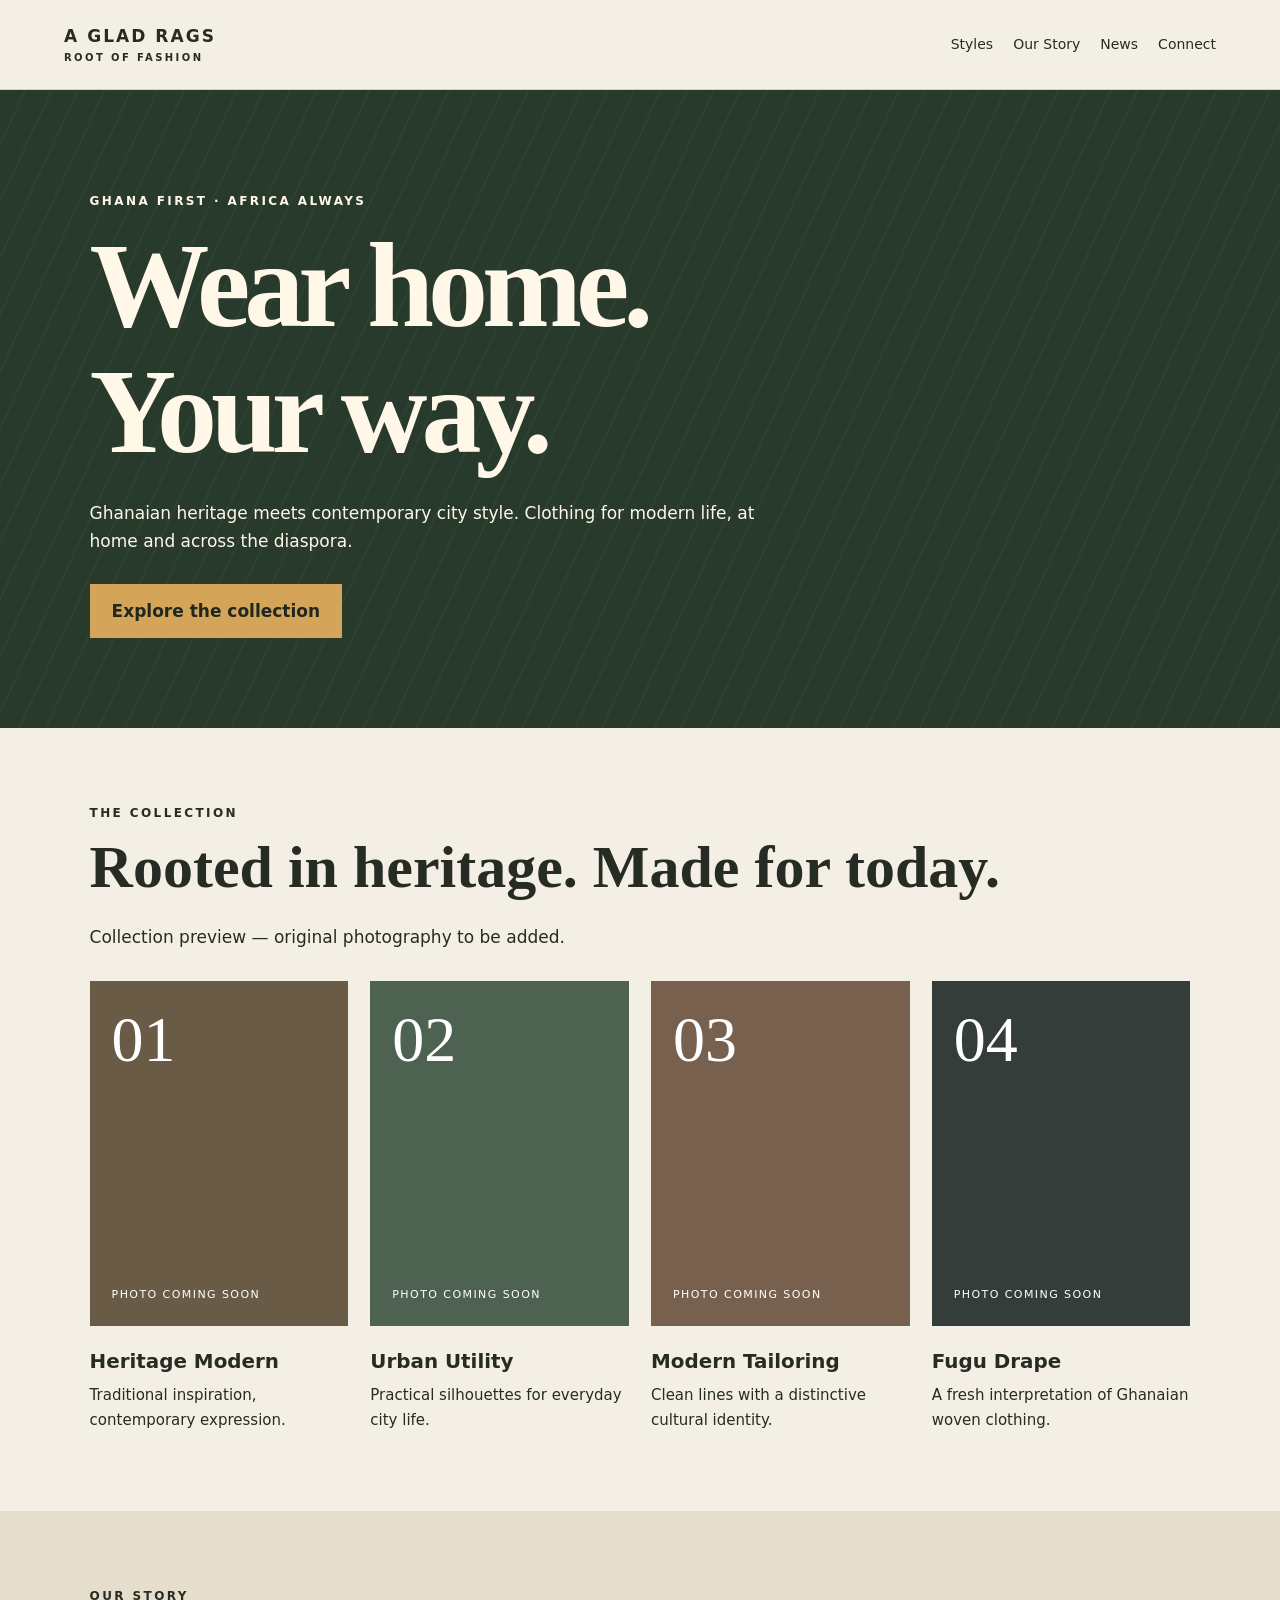
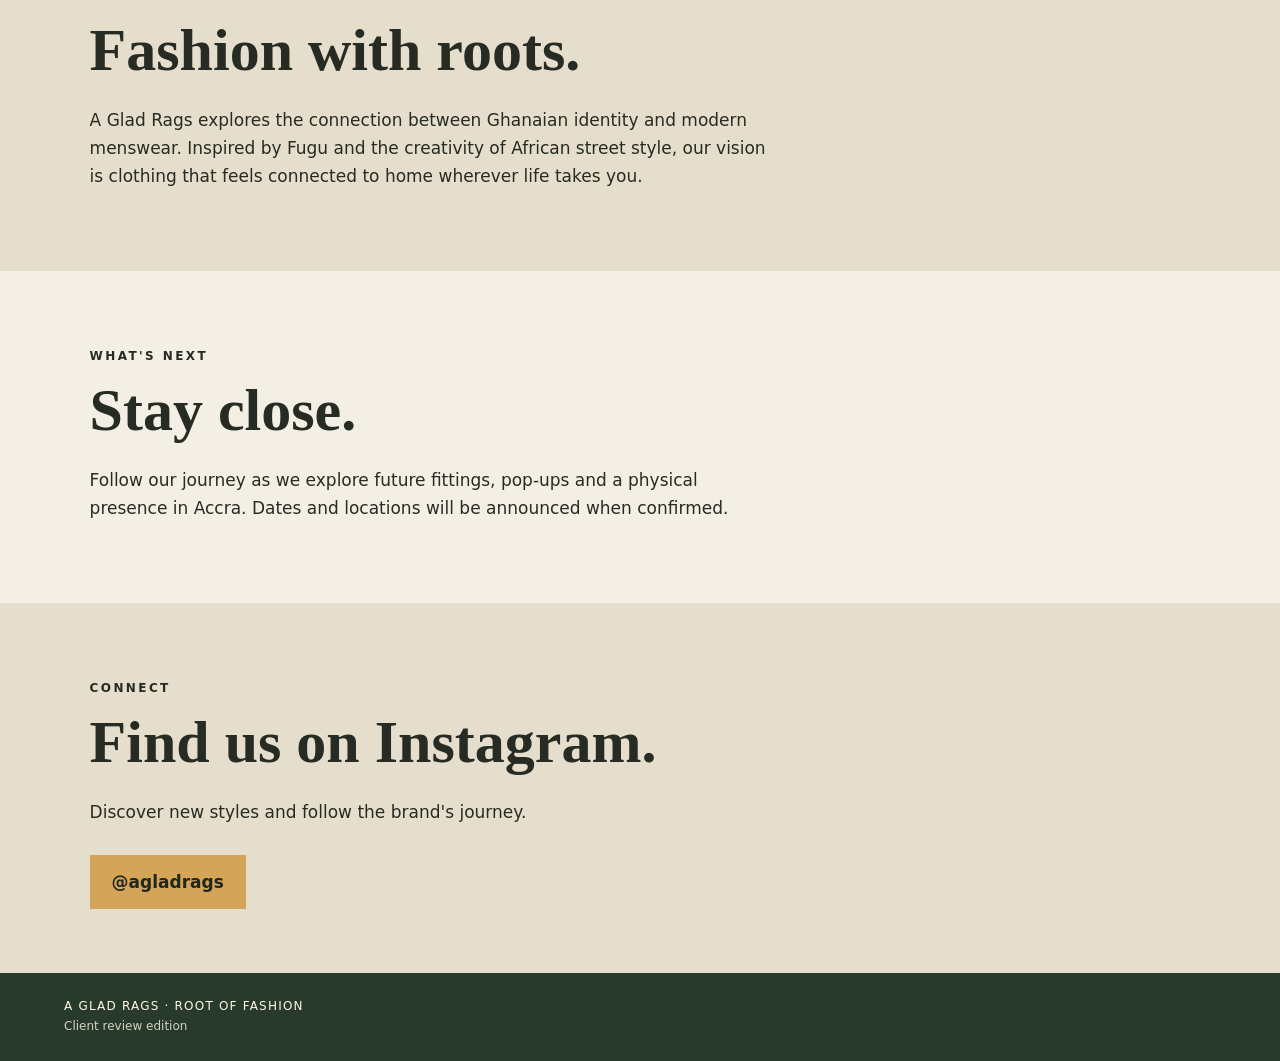
==== agr/index.html @ 7ababb60 "Add AGR client preview agr/index.html" ====
<!doctype html>
<html lang="en"><head><meta charset="utf-8"><meta name="viewport" content="width=device-width,initial-scale=1"><meta name="description" content="A Glad Rags — contemporary Ghanaian menswear, Fugu-inspired design and African streetwear."><meta name="robots" content="noindex"><title>A Glad Rags | Root of Fashion</title><link rel="stylesheet" href="./styles.css"></head><body><header><a class="brand" href="#home">A GLAD RAGS <small>ROOT OF FASHION</small></a><nav aria-label="Main navigation"><a href="#styles">Styles</a><a href="#story">Our Story</a><a href="#news">News</a><a href="#connect">Connect</a></nav></header><main id="home"><section class="hero"><p class="eyebrow">GHANA FIRST · AFRICA ALWAYS</p><h1>Wear home.<br>Your way.</h1><p>Ghanaian heritage meets contemporary city style. Clothing for modern life, at home and across the diaspora.</p><a class="cta" href="#styles">Explore the collection</a></section><section id="styles"><p class="eyebrow">THE COLLECTION</p><h2>Rooted in heritage. Made for today.</h2><p>Collection preview — original photography to be added.</p><div class="gallery"><article><div class="placeholder p0" role="img" aria-label="Photography pending"><span>01</span><small>PHOTO COMING SOON</small></div><h3>Heritage Modern</h3><p>Traditional inspiration, contemporary expression.</p></article><article><div class="placeholder p1" role="img" aria-label="Photography pending"><span>02</span><small>PHOTO COMING SOON</small></div><h3>Urban Utility</h3><p>Practical silhouettes for everyday city life.</p></article><article><div class="placeholder p2" role="img" aria-label="Photography pending"><span>03</span><small>PHOTO COMING SOON</small></div><h3>Modern Tailoring</h3><p>Clean lines with a distinctive cultural identity.</p></article><article><div class="placeholder p3" role="img" aria-label="Photography pending"><span>04</span><small>PHOTO COMING SOON</small></div><h3>Fugu Drape</h3><p>A fresh interpretation of Ghanaian woven clothing.</p></article></div></section><section id="story"><p class="eyebrow">OUR STORY</p><h2>Fashion with roots.</h2><p>A Glad Rags explores the connection between Ghanaian identity and modern menswear. Inspired by Fugu and the creativity of African street style, our vision is clothing that feels connected to home wherever life takes you.</p></section><section id="news"><p class="eyebrow">WHAT'S NEXT</p><h2>Stay close.</h2><p>Follow our journey as we explore future fittings, pop-ups and a physical presence in Accra. Dates and locations will be announced when confirmed.</p></section><section id="connect"><p class="eyebrow">CONNECT</p><h2>Find us on Instagram.</h2><p>Discover new styles and follow the brand's journey.</p><a class="cta" href="https://www.instagram.com/agladrags/">@agladrags</a></section></main><footer>A GLAD RAGS · ROOT OF FASHION <span>Client review edition</span></footer></body></html>
---- agr/styles.css ----
*{box-sizing:border-box}html{scroll-behavior:smooth}body{margin:0;background:#f4efe5;color:#262b23;font:17px/1.65 system-ui,sans-serif}header{display:flex;justify-content:space-between;align-items:center;gap:24px;flex-wrap:wrap;padding:22px max(5vw,20px);border-bottom:1px solid #d9d0bd}.brand{font-weight:850;letter-spacing:.12em;text-decoration:none;color:inherit}.brand small{display:block;font-size:10px;letter-spacing:.24em}nav{display:flex;gap:20px;flex-wrap:wrap}nav a{color:inherit;text-decoration:none;font-size:14px}a:focus-visible{outline:3px solid #b77b37;outline-offset:4px}section{padding:64px max(7vw,24px);scroll-margin-top:20px}.hero{background:#283a2c;color:#fff7e7;padding-top:90px;padding-bottom:90px;background-image:repeating-linear-gradient(115deg,transparent 0 22px,#ffffff08 22px 24px)}h1,h2{font-family:Georgia,serif;line-height:1.05;margin:12px 0 24px}h1{font-size:clamp(56px,10vw,120px);letter-spacing:-.05em}h2{font-size:clamp(32px,5vw,60px)}p{max-width:680px}.eyebrow{font-size:12px;font-weight:800;letter-spacing:.2em}.cta{display:inline-block;padding:13px 22px;background:#d4a459;color:#20271f;text-decoration:none;font-weight:750;margin-top:12px}.gallery{display:grid;grid-template-columns:repeat(auto-fit,minmax(min(100%,220px),1fr));gap:22px;margin-top:30px}.placeholder{aspect-ratio:3/4;display:flex;flex-direction:column;justify-content:space-between;padding:22px;color:#fff;background:#695b46}.placeholder span{font:64px Georgia,serif}.placeholder small{font-size:11px;letter-spacing:.13em}.p1{background:#4d6251}.p2{background:#78604e}.p3{background:#343d39}h3{margin-bottom:4px}article p{font-size:15px;margin-top:0}#story,#connect{background:#e6decc}footer{padding:24px max(5vw,20px);background:#283a2c;color:#fff7e7;font-size:12px;letter-spacing:.1em}footer span{display:block;letter-spacing:0;opacity:.8}@media(max-width:600px){nav{gap:14px}section{padding-top:45px;padding-bottom:45px}}
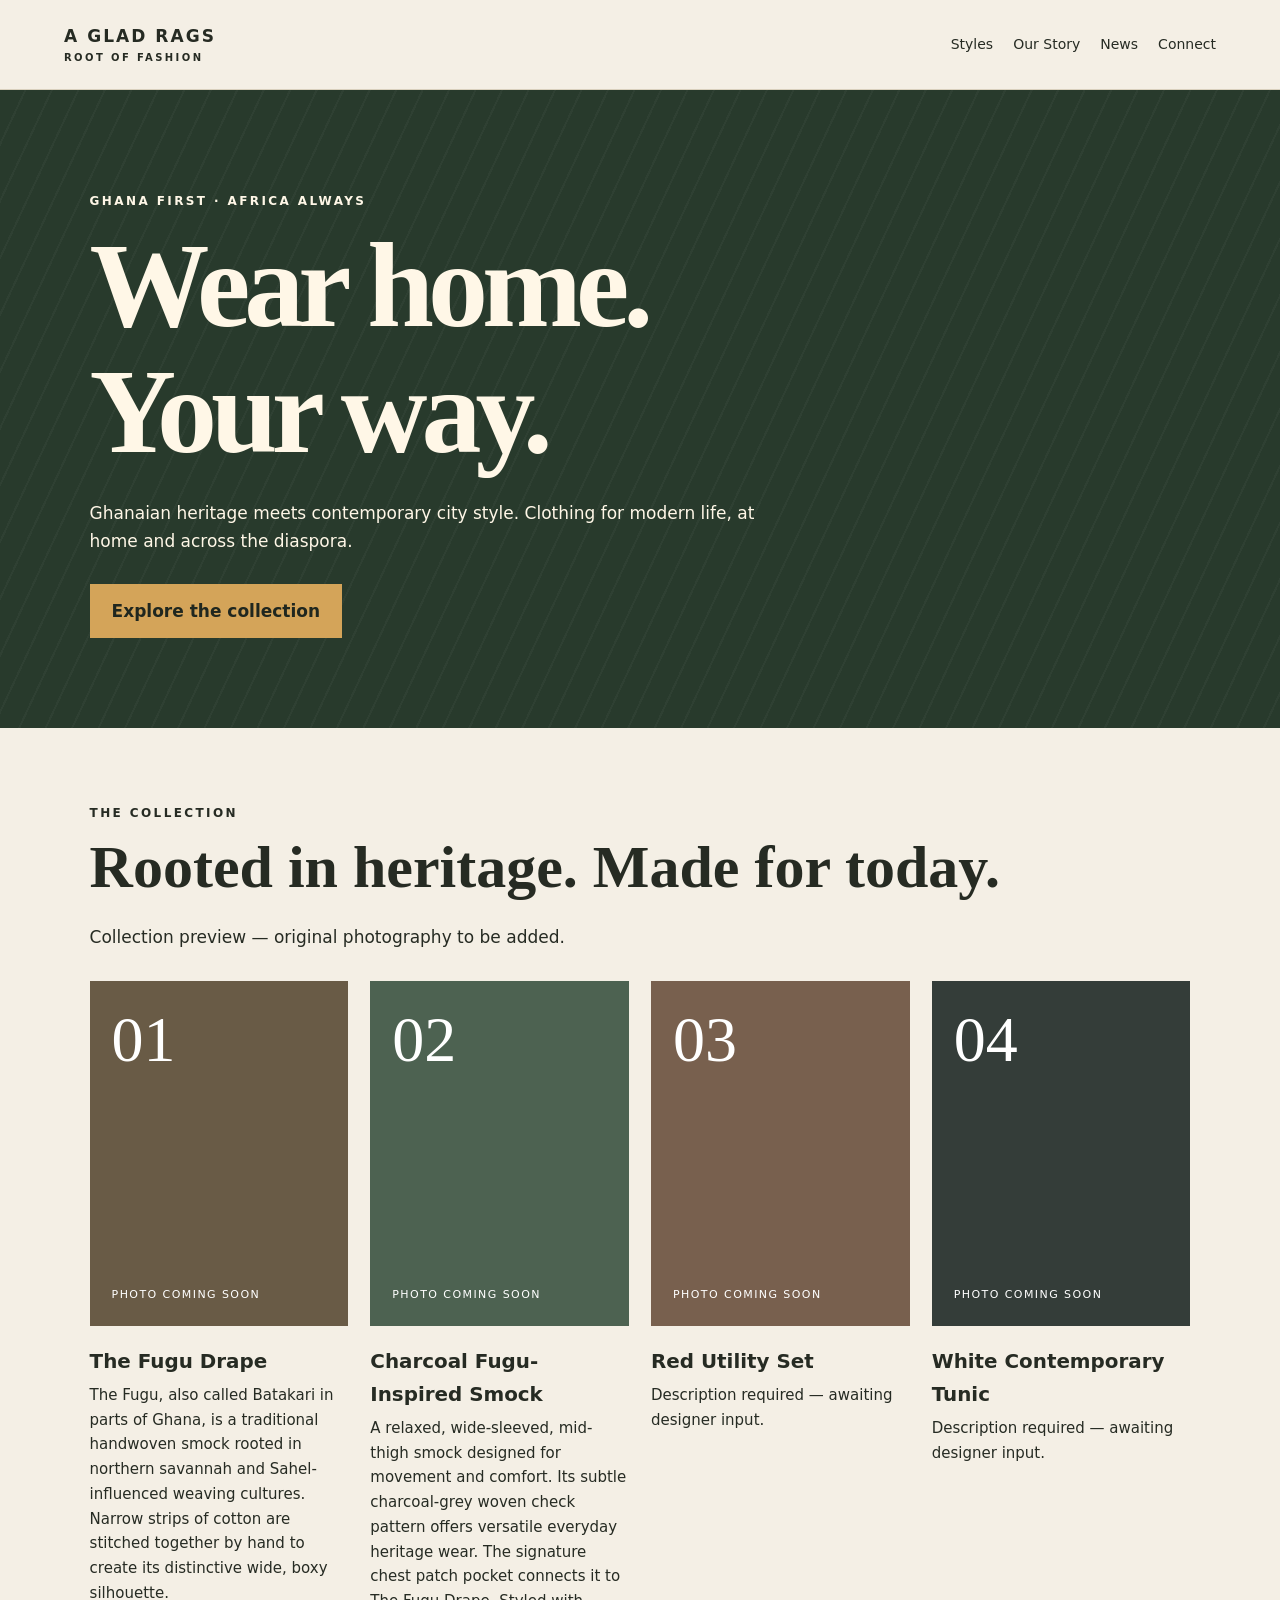
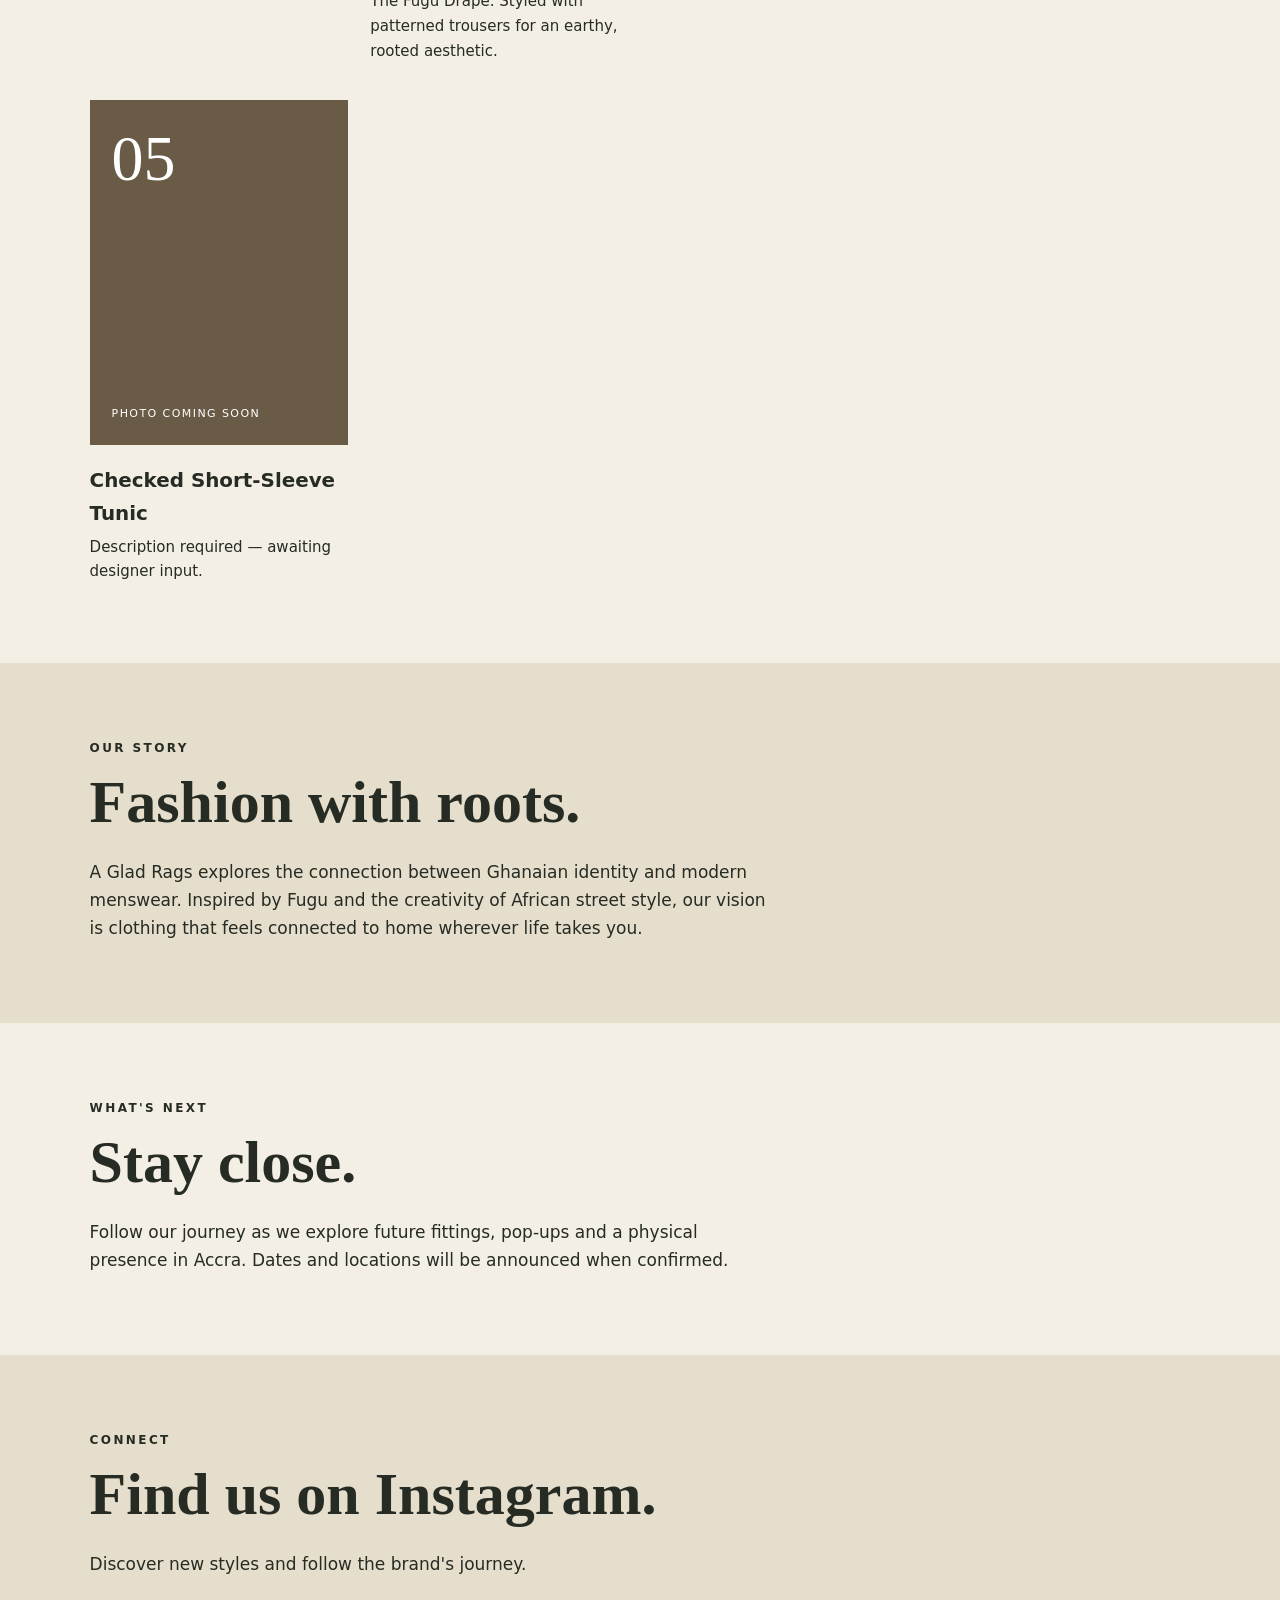
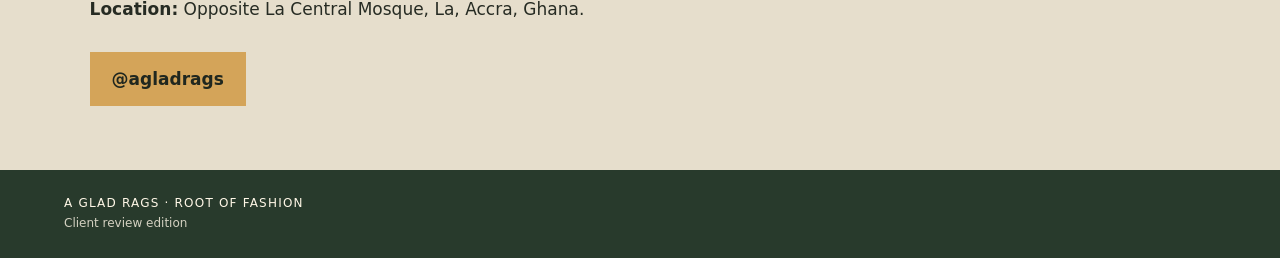
==== commit c73648d0: "Add designer descriptions and confirmed AGR location" ====
--- a/agr/index.html
+++ b/agr/index.html
@@ -1,2 +1,2 @@
 <!doctype html>
-<html lang="en"><head><meta charset="utf-8"><meta name="viewport" content="width=device-width,initial-scale=1"><meta name="description" content="A Glad Rags — contemporary Ghanaian menswear, Fugu-inspired design and African streetwear."><meta name="robots" content="noindex"><title>A Glad Rags | Root of Fashion</title><link rel="stylesheet" href="./styles.css"></head><body><header><a class="brand" href="#home">A GLAD RAGS <small>ROOT OF FASHION</small></a><nav aria-label="Main navigation"><a href="#styles">Styles</a><a href="#story">Our Story</a><a href="#news">News</a><a href="#connect">Connect</a></nav></header><main id="home"><section class="hero"><p class="eyebrow">GHANA FIRST · AFRICA ALWAYS</p><h1>Wear home.<br>Your way.</h1><p>Ghanaian heritage meets contemporary city style. Clothing for modern life, at home and across the diaspora.</p><a class="cta" href="#styles">Explore the collection</a></section><section id="styles"><p class="eyebrow">THE COLLECTION</p><h2>Rooted in heritage. Made for today.</h2><p>Collection preview — original photography to be added.</p><div class="gallery"><article><div class="placeholder p0" role="img" aria-label="Photography pending"><span>01</span><small>PHOTO COMING SOON</small></div><h3>Heritage Modern</h3><p>Traditional inspiration, contemporary expression.</p></article><article><div class="placeholder p1" role="img" aria-label="Photography pending"><span>02</span><small>PHOTO COMING SOON</small></div><h3>Urban Utility</h3><p>Practical silhouettes for everyday city life.</p></article><article><div class="placeholder p2" role="img" aria-label="Photography pending"><span>03</span><small>PHOTO COMING SOON</small></div><h3>Modern Tailoring</h3><p>Clean lines with a distinctive cultural identity.</p></article><article><div class="placeholder p3" role="img" aria-label="Photography pending"><span>04</span><small>PHOTO COMING SOON</small></div><h3>Fugu Drape</h3><p>A fresh interpretation of Ghanaian woven clothing.</p></article></div></section><section id="story"><p class="eyebrow">OUR STORY</p><h2>Fashion with roots.</h2><p>A Glad Rags explores the connection between Ghanaian identity and modern menswear. Inspired by Fugu and the creativity of African street style, our vision is clothing that feels connected to home wherever life takes you.</p></section><section id="news"><p class="eyebrow">WHAT'S NEXT</p><h2>Stay close.</h2><p>Follow our journey as we explore future fittings, pop-ups and a physical presence in Accra. Dates and locations will be announced when confirmed.</p></section><section id="connect"><p class="eyebrow">CONNECT</p><h2>Find us on Instagram.</h2><p>Discover new styles and follow the brand's journey.</p><a class="cta" href="https://www.instagram.com/agladrags/">@agladrags</a></section></main><footer>A GLAD RAGS · ROOT OF FASHION <span>Client review edition</span></footer></body></html>+<html lang="en"><head><meta charset="utf-8"><meta name="viewport" content="width=device-width,initial-scale=1"><meta name="description" content="A Glad Rags — contemporary Ghanaian menswear, Fugu-inspired design and African streetwear."><meta name="robots" content="noindex"><title>A Glad Rags | Root of Fashion</title><link rel="stylesheet" href="./styles.css"></head><body><header><a class="brand" href="#home">A GLAD RAGS <small>ROOT OF FASHION</small></a><nav aria-label="Main navigation"><a href="#styles">Styles</a><a href="#story">Our Story</a><a href="#news">News</a><a href="#connect">Connect</a></nav></header><main id="home"><section class="hero"><p class="eyebrow">GHANA FIRST · AFRICA ALWAYS</p><h1>Wear home.<br>Your way.</h1><p>Ghanaian heritage meets contemporary city style. Clothing for modern life, at home and across the diaspora.</p><a class="cta" href="#styles">Explore the collection</a></section><section id="styles"><p class="eyebrow">THE COLLECTION</p><h2>Rooted in heritage. Made for today.</h2><p>Collection preview — original photography to be added.</p><div class="gallery"><article><div class="placeholder p0" role="img" aria-label="Photography pending"><span>01</span><small>PHOTO COMING SOON</small></div><h3>The Fugu Drape</h3><p>The Fugu, also called Batakari in parts of Ghana, is a traditional handwoven smock rooted in northern savannah and Sahel-influenced weaving cultures. Narrow strips of cotton are stitched together by hand to create its distinctive wide, boxy silhouette.</p></article><article><div class="placeholder p1" role="img" aria-label="Photography pending"><span>02</span><small>PHOTO COMING SOON</small></div><h3>Charcoal Fugu-Inspired Smock</h3><p>A relaxed, wide-sleeved, mid-thigh smock designed for movement and comfort. Its subtle charcoal-grey woven check pattern offers versatile everyday heritage wear. The signature chest patch pocket connects it to The Fugu Drape. Styled with patterned trousers for an earthy, rooted aesthetic.</p></article><article><div class="placeholder p2" role="img" aria-label="Photography pending"><span>03</span><small>PHOTO COMING SOON</small></div><h3>Red Utility Set</h3><p>Description required — awaiting designer input.</p></article><article><div class="placeholder p3" role="img" aria-label="Photography pending"><span>04</span><small>PHOTO COMING SOON</small></div><h3>White Contemporary Tunic</h3><p>Description required — awaiting designer input.</p></article><article><div class="placeholder p0" role="img" aria-label="Photography pending"><span>05</span><small>PHOTO COMING SOON</small></div><h3>Checked Short-Sleeve Tunic</h3><p>Description required — awaiting designer input.</p></article></div></section><section id="story"><p class="eyebrow">OUR STORY</p><h2>Fashion with roots.</h2><p>A Glad Rags explores the connection between Ghanaian identity and modern menswear. Inspired by Fugu and the creativity of African street style, our vision is clothing that feels connected to home wherever life takes you.</p></section><section id="news"><p class="eyebrow">WHAT'S NEXT</p><h2>Stay close.</h2><p>Follow our journey as we explore future fittings, pop-ups and a physical presence in Accra. Dates and locations will be announced when confirmed.</p></section><section id="connect"><p class="eyebrow">CONNECT</p><h2>Find us on Instagram.</h2><p>Discover new styles and follow the brand's journey.</p><p><strong>Location:</strong> Opposite La Central Mosque, La, Accra, Ghana.</p><a class="cta" href="https://www.instagram.com/agladrags/">@agladrags</a></section></main><footer>A GLAD RAGS · ROOT OF FASHION <span>Client review edition</span></footer></body></html>
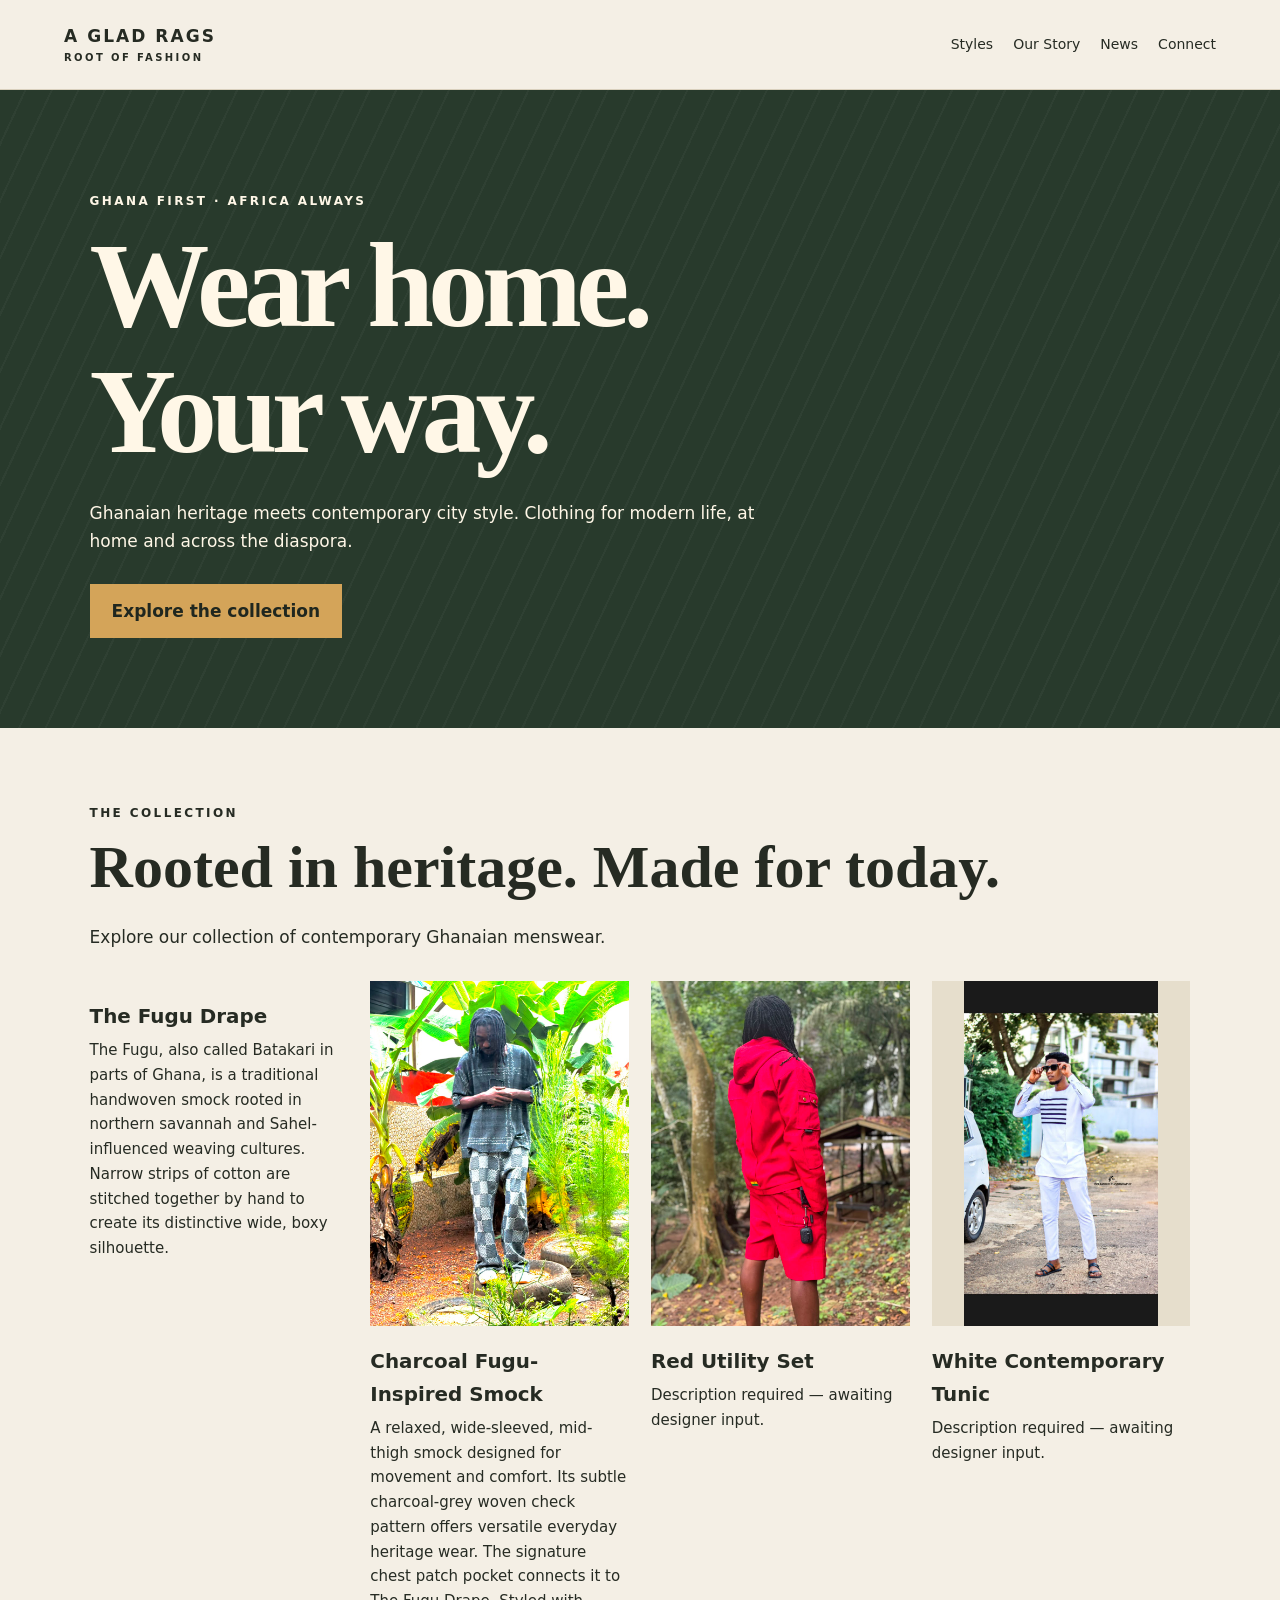
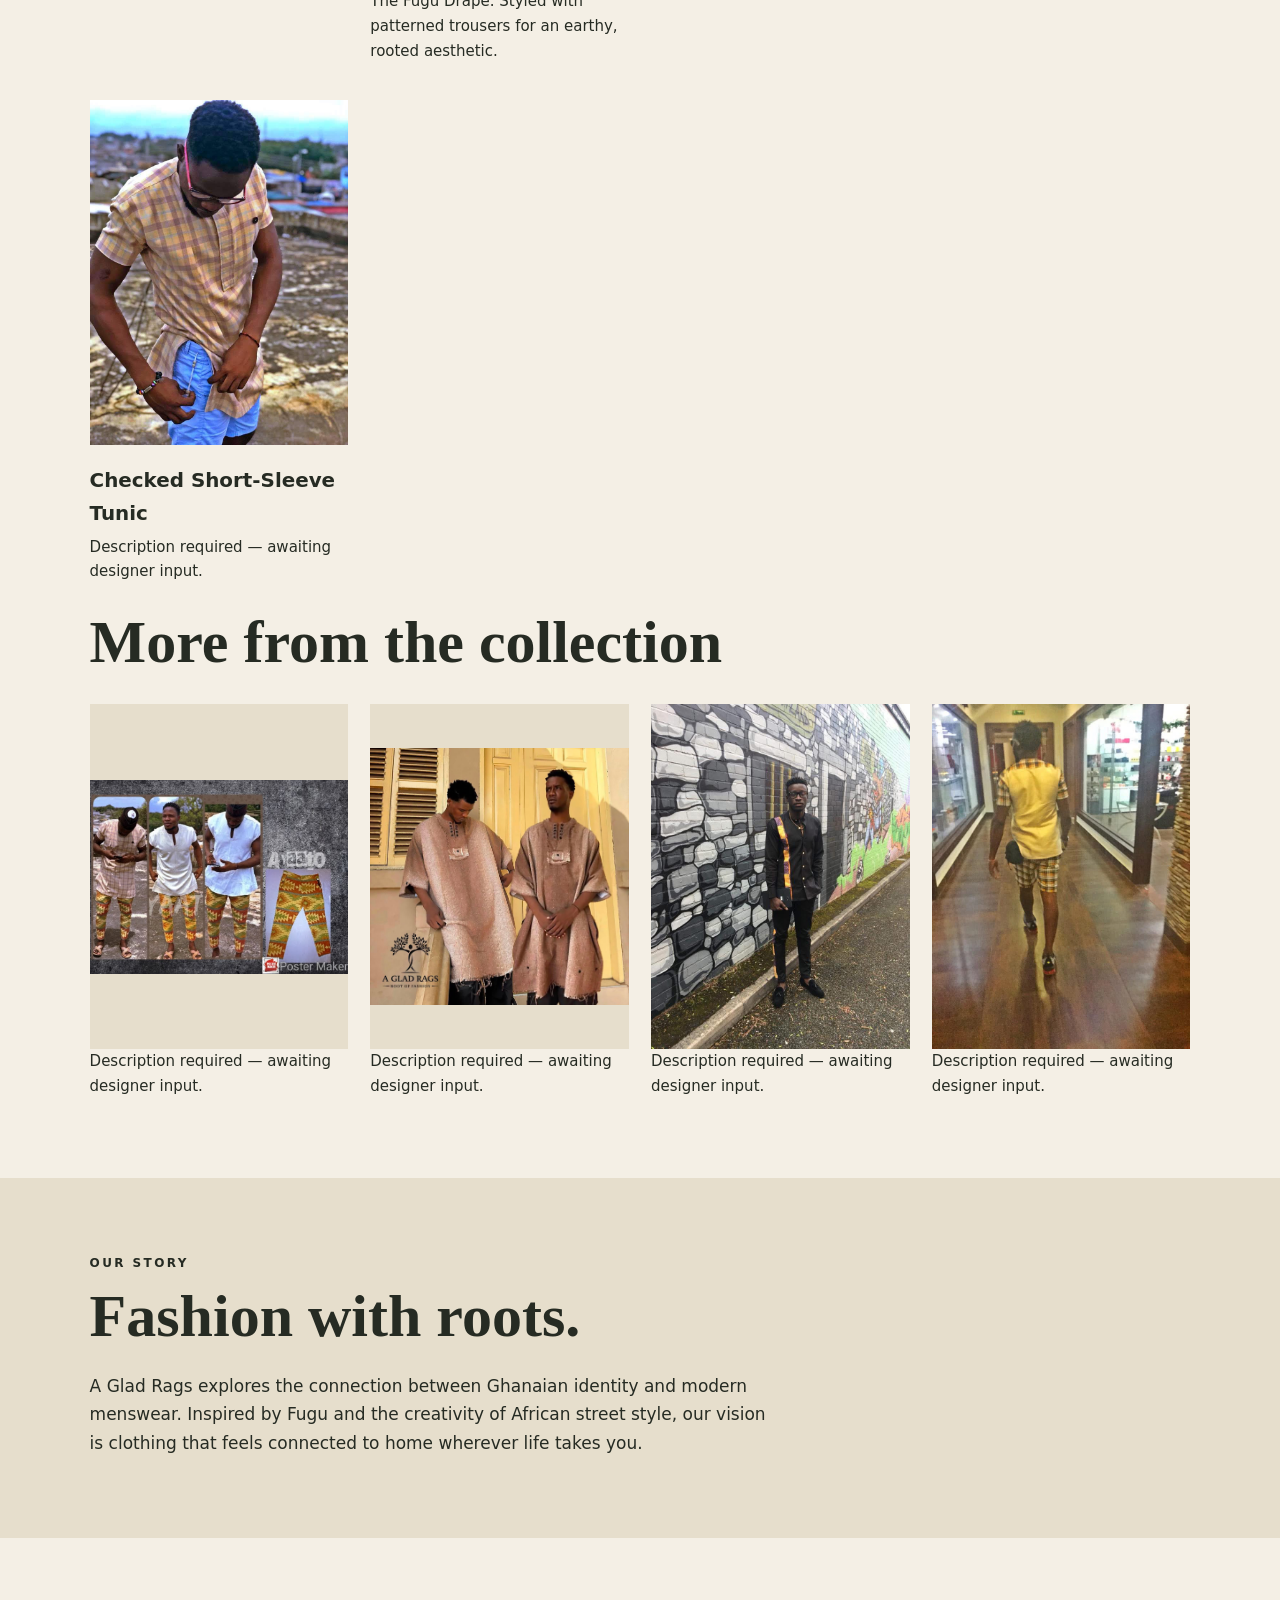
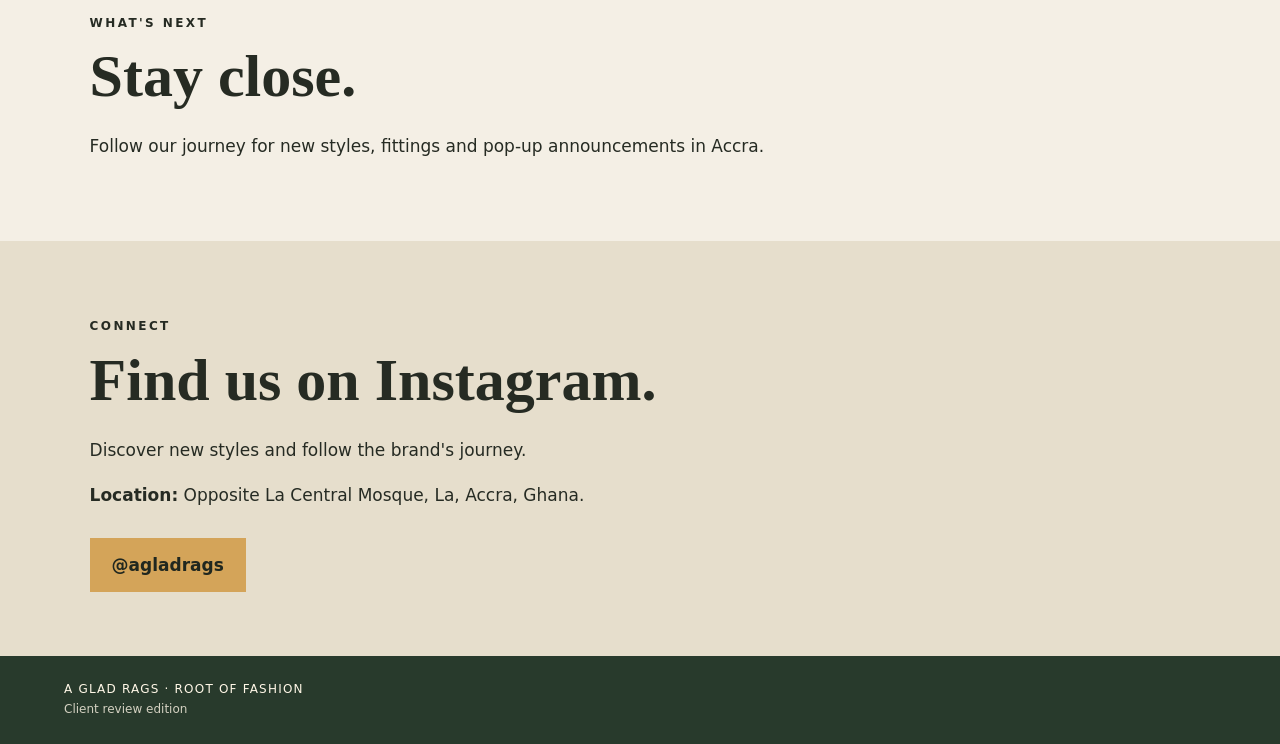
==== commit 9ac8260c: "Integrate eight AGR outfit photographs and refresh location copy" ====
--- a/agr/index.html
+++ b/agr/index.html
@@ -1,2 +1,2 @@
 <!doctype html>
-<html lang="en"><head><meta charset="utf-8"><meta name="viewport" content="width=device-width,initial-scale=1"><meta name="description" content="A Glad Rags — contemporary Ghanaian menswear, Fugu-inspired design and African streetwear."><meta name="robots" content="noindex"><title>A Glad Rags | Root of Fashion</title><link rel="stylesheet" href="./styles.css"></head><body><header><a class="brand" href="#home">A GLAD RAGS <small>ROOT OF FASHION</small></a><nav aria-label="Main navigation"><a href="#styles">Styles</a><a href="#story">Our Story</a><a href="#news">News</a><a href="#connect">Connect</a></nav></header><main id="home"><section class="hero"><p class="eyebrow">GHANA FIRST · AFRICA ALWAYS</p><h1>Wear home.<br>Your way.</h1><p>Ghanaian heritage meets contemporary city style. Clothing for modern life, at home and across the diaspora.</p><a class="cta" href="#styles">Explore the collection</a></section><section id="styles"><p class="eyebrow">THE COLLECTION</p><h2>Rooted in heritage. Made for today.</h2><p>Collection preview — original photography to be added.</p><div class="gallery"><article><div class="placeholder p0" role="img" aria-label="Photography pending"><span>01</span><small>PHOTO COMING SOON</small></div><h3>The Fugu Drape</h3><p>The Fugu, also called Batakari in parts of Ghana, is a traditional handwoven smock rooted in northern savannah and Sahel-influenced weaving cultures. Narrow strips of cotton are stitched together by hand to create its distinctive wide, boxy silhouette.</p></article><article><div class="placeholder p1" role="img" aria-label="Photography pending"><span>02</span><small>PHOTO COMING SOON</small></div><h3>Charcoal Fugu-Inspired Smock</h3><p>A relaxed, wide-sleeved, mid-thigh smock designed for movement and comfort. Its subtle charcoal-grey woven check pattern offers versatile everyday heritage wear. The signature chest patch pocket connects it to The Fugu Drape. Styled with patterned trousers for an earthy, rooted aesthetic.</p></article><article><div class="placeholder p2" role="img" aria-label="Photography pending"><span>03</span><small>PHOTO COMING SOON</small></div><h3>Red Utility Set</h3><p>Description required — awaiting designer input.</p></article><article><div class="placeholder p3" role="img" aria-label="Photography pending"><span>04</span><small>PHOTO COMING SOON</small></div><h3>White Contemporary Tunic</h3><p>Description required — awaiting designer input.</p></article><article><div class="placeholder p0" role="img" aria-label="Photography pending"><span>05</span><small>PHOTO COMING SOON</small></div><h3>Checked Short-Sleeve Tunic</h3><p>Description required — awaiting designer input.</p></article></div></section><section id="story"><p class="eyebrow">OUR STORY</p><h2>Fashion with roots.</h2><p>A Glad Rags explores the connection between Ghanaian identity and modern menswear. Inspired by Fugu and the creativity of African street style, our vision is clothing that feels connected to home wherever life takes you.</p></section><section id="news"><p class="eyebrow">WHAT'S NEXT</p><h2>Stay close.</h2><p>Follow our journey as we explore future fittings, pop-ups and a physical presence in Accra. Dates and locations will be announced when confirmed.</p></section><section id="connect"><p class="eyebrow">CONNECT</p><h2>Find us on Instagram.</h2><p>Discover new styles and follow the brand's journey.</p><p><strong>Location:</strong> Opposite La Central Mosque, La, Accra, Ghana.</p><a class="cta" href="https://www.instagram.com/agladrags/">@agladrags</a></section></main><footer>A GLAD RAGS · ROOT OF FASHION <span>Client review edition</span></footer></body></html>+<html lang="en"><head><meta charset="utf-8"><meta name="viewport" content="width=device-width,initial-scale=1"><meta name="description" content="A Glad Rags — contemporary Ghanaian menswear, Fugu-inspired design and African streetwear."><meta name="robots" content="noindex"><title>A Glad Rags | Root of Fashion</title><link rel="stylesheet" href="./styles.css"><style>.outfit{display:block;width:100%;height:auto;aspect-ratio:3/4;object-fit:contain;background:#e6decc}.gallery{align-items:start}</style></head><body><header><a class="brand" href="#home">A GLAD RAGS <small>ROOT OF FASHION</small></a><nav aria-label="Main navigation"><a href="#styles">Styles</a><a href="#story">Our Story</a><a href="#news">News</a><a href="#connect">Connect</a></nav></header><main id="home"><section class="hero"><p class="eyebrow">GHANA FIRST · AFRICA ALWAYS</p><h1>Wear home.<br>Your way.</h1><p>Ghanaian heritage meets contemporary city style. Clothing for modern life, at home and across the diaspora.</p><a class="cta" href="#styles">Explore the collection</a></section><section id="styles"><p class="eyebrow">THE COLLECTION</p><h2>Rooted in heritage. Made for today.</h2><p>Explore our collection of contemporary Ghanaian menswear.</p><div class="gallery"><article><h3>The Fugu Drape</h3><p>The Fugu, also called Batakari in parts of Ghana, is a traditional handwoven smock rooted in northern savannah and Sahel-influenced weaving cultures. Narrow strips of cotton are stitched together by hand to create its distinctive wide, boxy silhouette.</p></article><article><img class="outfit" src="./IMG_1538.jpeg" alt="A Glad Rags collection outfit" loading="lazy"><h3>Charcoal Fugu-Inspired Smock</h3><p>A relaxed, wide-sleeved, mid-thigh smock designed for movement and comfort. Its subtle charcoal-grey woven check pattern offers versatile everyday heritage wear. The signature chest patch pocket connects it to The Fugu Drape. Styled with patterned trousers for an earthy, rooted aesthetic.</p></article><article><img class="outfit" src="./IMG_1537.jpeg" alt="A Glad Rags collection outfit" loading="lazy"><h3>Red Utility Set</h3><p>Description required — awaiting designer input.</p></article><article><img class="outfit" src="./IMG_1539.jpeg" alt="A Glad Rags collection outfit" loading="lazy"><h3>White Contemporary Tunic</h3><p>Description required — awaiting designer input.</p></article><article><img class="outfit" src="./IMG_1540.jpeg" alt="A Glad Rags collection outfit" loading="lazy"><h3>Checked Short-Sleeve Tunic</h3><p>Description required — awaiting designer input.</p></article></div><h2>More from the collection</h2><div class="gallery"><article><img class="outfit" src="./IMG_1541.jpeg" alt="A Glad Rags outfit" loading="lazy"><p>Description required — awaiting designer input.</p></article><article><img class="outfit" src="./IMG_1542.jpeg" alt="A Glad Rags outfit" loading="lazy"><p>Description required — awaiting designer input.</p></article><article><img class="outfit" src="./IMG_1543.jpeg" alt="A Glad Rags outfit" loading="lazy"><p>Description required — awaiting designer input.</p></article><article><img class="outfit" src="./IMG_1544.jpeg" alt="A Glad Rags outfit" loading="lazy"><p>Description required — awaiting designer input.</p></article></div></section><section id="story"><p class="eyebrow">OUR STORY</p><h2>Fashion with roots.</h2><p>A Glad Rags explores the connection between Ghanaian identity and modern menswear. Inspired by Fugu and the creativity of African street style, our vision is clothing that feels connected to home wherever life takes you.</p></section><section id="news"><p class="eyebrow">WHAT'S NEXT</p><h2>Stay close.</h2><p>Follow our journey for new styles, fittings and pop-up announcements in Accra.</p></section><section id="connect"><p class="eyebrow">CONNECT</p><h2>Find us on Instagram.</h2><p>Discover new styles and follow the brand's journey.</p><p><strong>Location:</strong> Opposite La Central Mosque, La, Accra, Ghana.</p><a class="cta" href="https://www.instagram.com/agladrags/">@agladrags</a></section></main><footer>A GLAD RAGS · ROOT OF FASHION <span>Client review edition</span></footer></body></html>
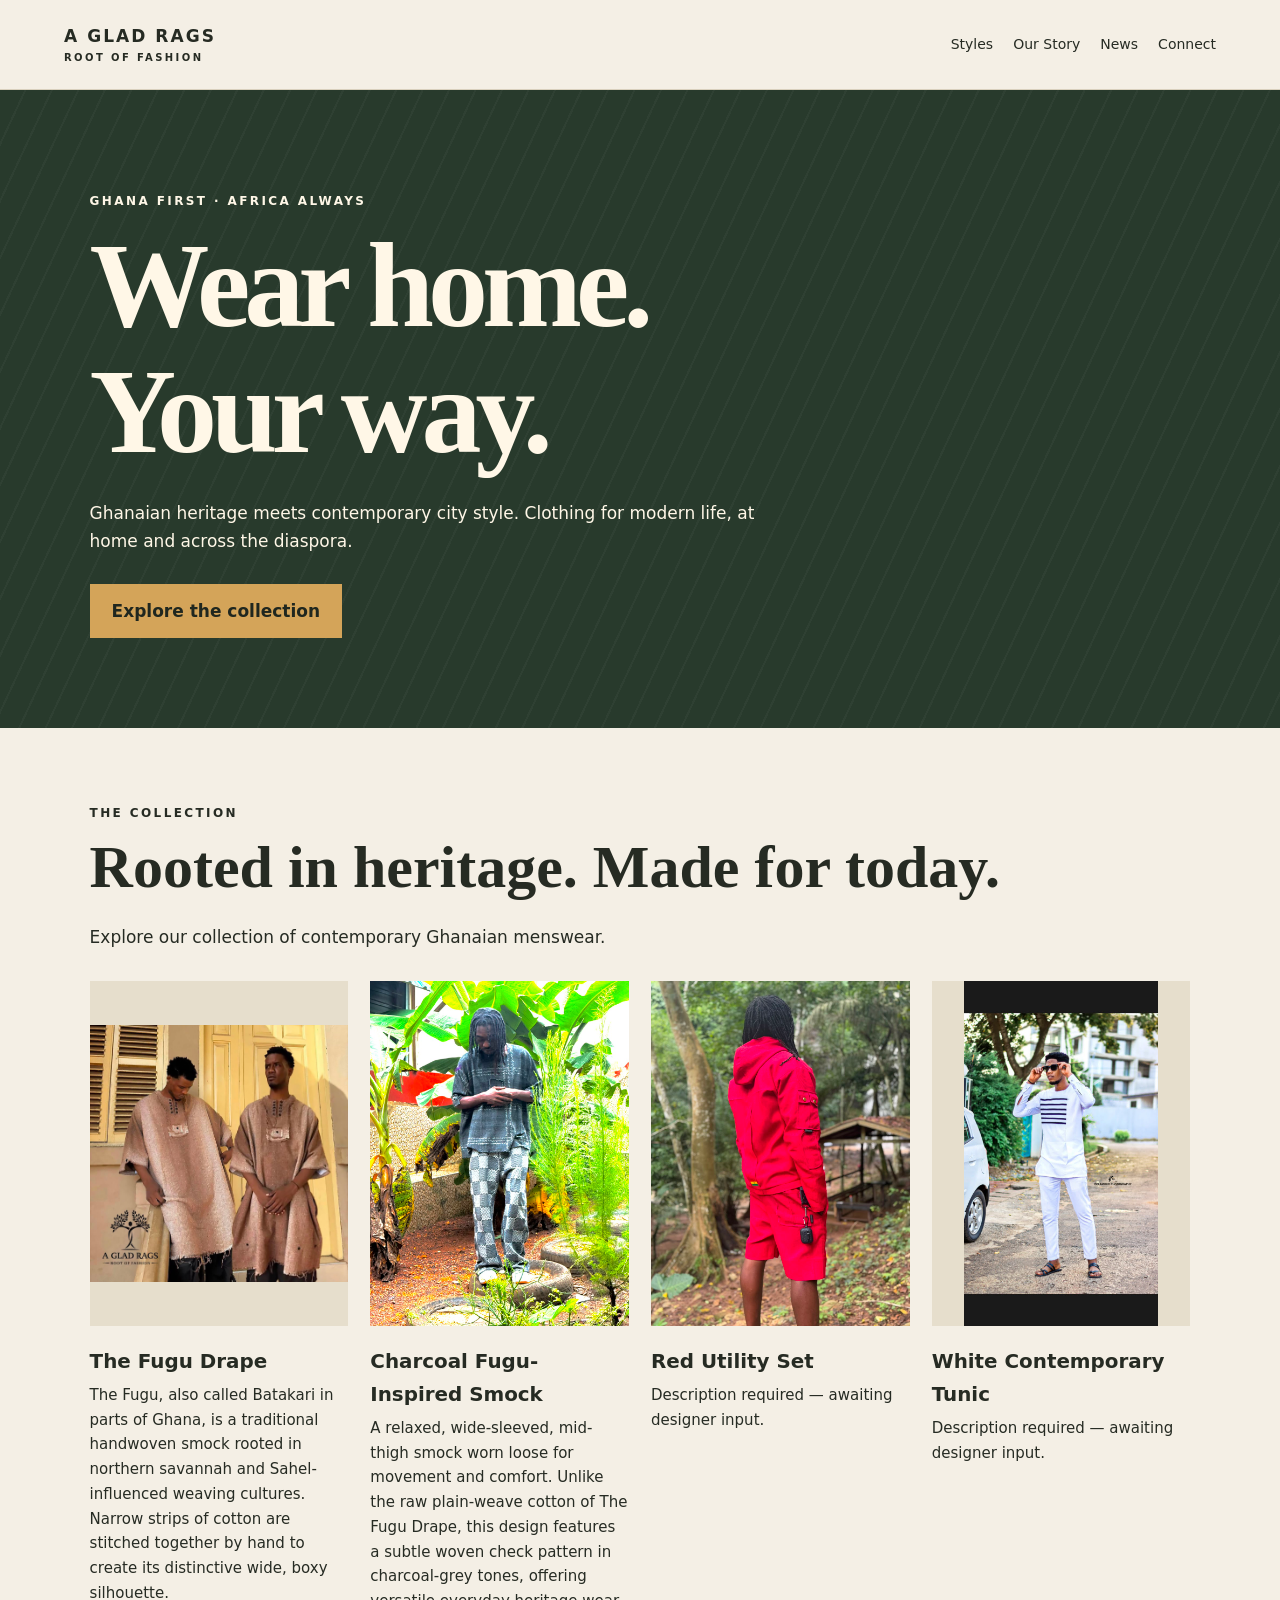
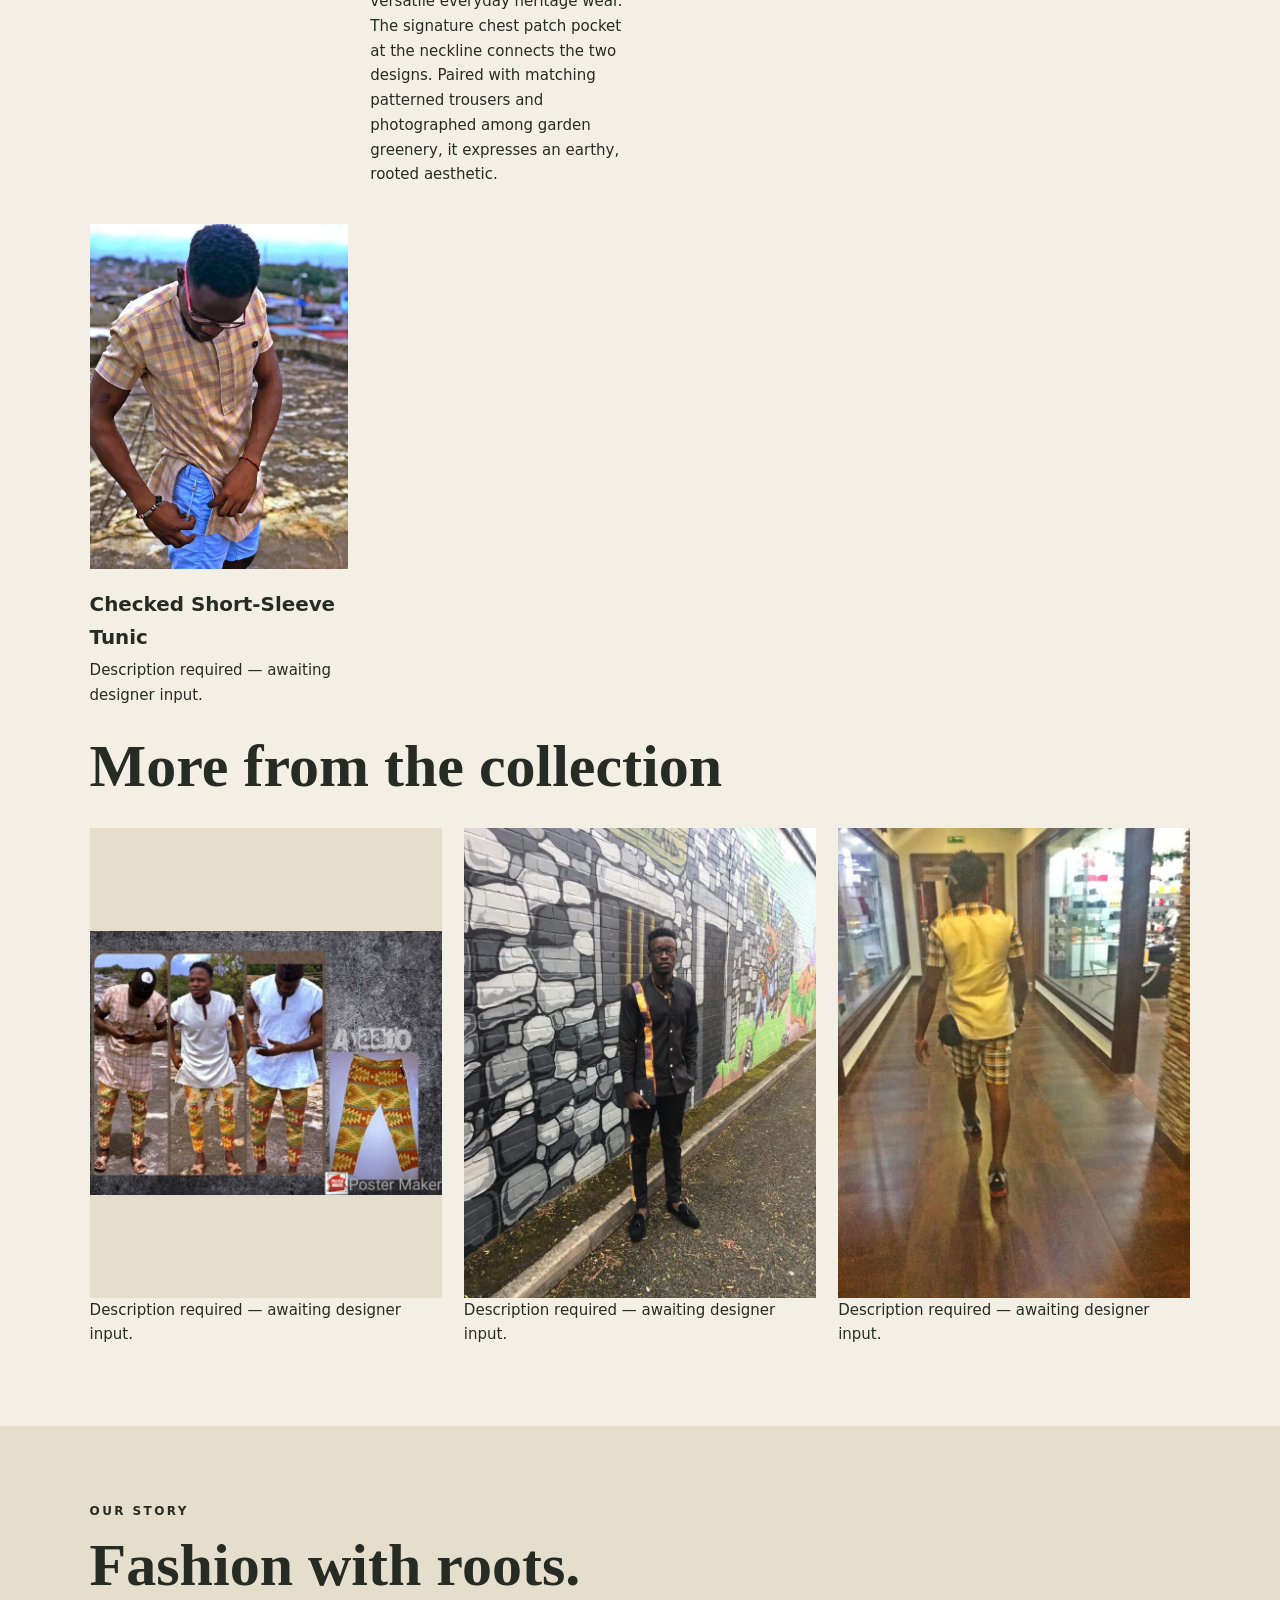
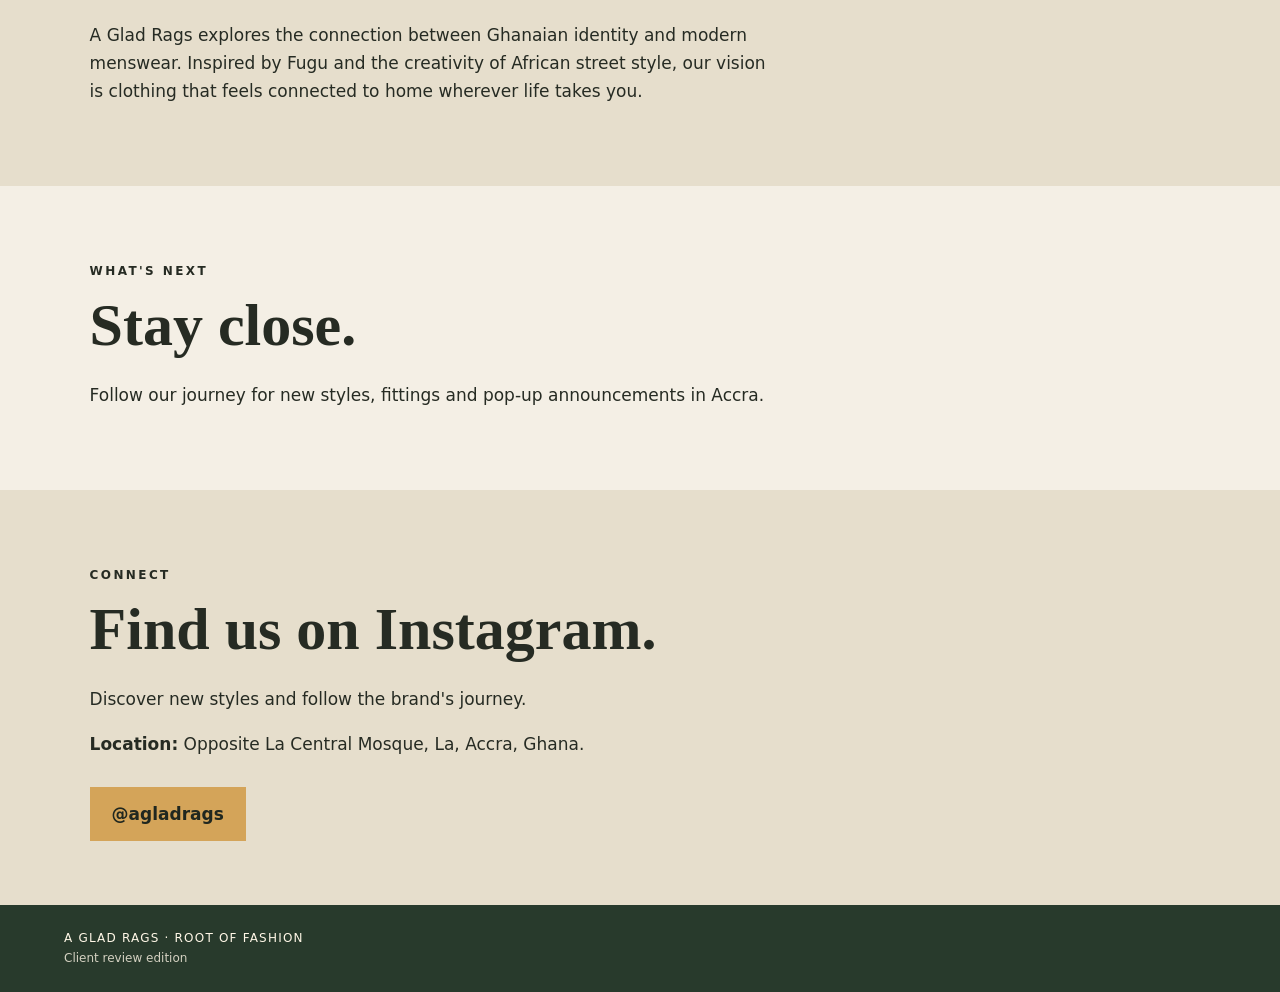
==== commit 15168238: "Correct Fugu Drape photo association and charcoal smock description" ====
--- a/agr/index.html
+++ b/agr/index.html
@@ -1,2 +1,2 @@
 <!doctype html>
-<html lang="en"><head><meta charset="utf-8"><meta name="viewport" content="width=device-width,initial-scale=1"><meta name="description" content="A Glad Rags — contemporary Ghanaian menswear, Fugu-inspired design and African streetwear."><meta name="robots" content="noindex"><title>A Glad Rags | Root of Fashion</title><link rel="stylesheet" href="./styles.css"><style>.outfit{display:block;width:100%;height:auto;aspect-ratio:3/4;object-fit:contain;background:#e6decc}.gallery{align-items:start}</style></head><body><header><a class="brand" href="#home">A GLAD RAGS <small>ROOT OF FASHION</small></a><nav aria-label="Main navigation"><a href="#styles">Styles</a><a href="#story">Our Story</a><a href="#news">News</a><a href="#connect">Connect</a></nav></header><main id="home"><section class="hero"><p class="eyebrow">GHANA FIRST · AFRICA ALWAYS</p><h1>Wear home.<br>Your way.</h1><p>Ghanaian heritage meets contemporary city style. Clothing for modern life, at home and across the diaspora.</p><a class="cta" href="#styles">Explore the collection</a></section><section id="styles"><p class="eyebrow">THE COLLECTION</p><h2>Rooted in heritage. Made for today.</h2><p>Explore our collection of contemporary Ghanaian menswear.</p><div class="gallery"><article><h3>The Fugu Drape</h3><p>The Fugu, also called Batakari in parts of Ghana, is a traditional handwoven smock rooted in northern savannah and Sahel-influenced weaving cultures. Narrow strips of cotton are stitched together by hand to create its distinctive wide, boxy silhouette.</p></article><article><img class="outfit" src="./IMG_1538.jpeg" alt="A Glad Rags collection outfit" loading="lazy"><h3>Charcoal Fugu-Inspired Smock</h3><p>A relaxed, wide-sleeved, mid-thigh smock designed for movement and comfort. Its subtle charcoal-grey woven check pattern offers versatile everyday heritage wear. The signature chest patch pocket connects it to The Fugu Drape. Styled with patterned trousers for an earthy, rooted aesthetic.</p></article><article><img class="outfit" src="./IMG_1537.jpeg" alt="A Glad Rags collection outfit" loading="lazy"><h3>Red Utility Set</h3><p>Description required — awaiting designer input.</p></article><article><img class="outfit" src="./IMG_1539.jpeg" alt="A Glad Rags collection outfit" loading="lazy"><h3>White Contemporary Tunic</h3><p>Description required — awaiting designer input.</p></article><article><img class="outfit" src="./IMG_1540.jpeg" alt="A Glad Rags collection outfit" loading="lazy"><h3>Checked Short-Sleeve Tunic</h3><p>Description required — awaiting designer input.</p></article></div><h2>More from the collection</h2><div class="gallery"><article><img class="outfit" src="./IMG_1541.jpeg" alt="A Glad Rags outfit" loading="lazy"><p>Description required — awaiting designer input.</p></article><article><img class="outfit" src="./IMG_1542.jpeg" alt="A Glad Rags outfit" loading="lazy"><p>Description required — awaiting designer input.</p></article><article><img class="outfit" src="./IMG_1543.jpeg" alt="A Glad Rags outfit" loading="lazy"><p>Description required — awaiting designer input.</p></article><article><img class="outfit" src="./IMG_1544.jpeg" alt="A Glad Rags outfit" loading="lazy"><p>Description required — awaiting designer input.</p></article></div></section><section id="story"><p class="eyebrow">OUR STORY</p><h2>Fashion with roots.</h2><p>A Glad Rags explores the connection between Ghanaian identity and modern menswear. Inspired by Fugu and the creativity of African street style, our vision is clothing that feels connected to home wherever life takes you.</p></section><section id="news"><p class="eyebrow">WHAT'S NEXT</p><h2>Stay close.</h2><p>Follow our journey for new styles, fittings and pop-up announcements in Accra.</p></section><section id="connect"><p class="eyebrow">CONNECT</p><h2>Find us on Instagram.</h2><p>Discover new styles and follow the brand's journey.</p><p><strong>Location:</strong> Opposite La Central Mosque, La, Accra, Ghana.</p><a class="cta" href="https://www.instagram.com/agladrags/">@agladrags</a></section></main><footer>A GLAD RAGS · ROOT OF FASHION <span>Client review edition</span></footer></body></html>+<html lang="en"><head><meta charset="utf-8"><meta name="viewport" content="width=device-width,initial-scale=1"><meta name="description" content="A Glad Rags — contemporary Ghanaian menswear, Fugu-inspired design and African streetwear."><meta name="robots" content="noindex"><title>A Glad Rags | Root of Fashion</title><link rel="stylesheet" href="./styles.css"><style>.outfit{display:block;width:100%;height:auto;aspect-ratio:3/4;object-fit:contain;background:#e6decc}.gallery{align-items:start}</style></head><body><header><a class="brand" href="#home">A GLAD RAGS <small>ROOT OF FASHION</small></a><nav aria-label="Main navigation"><a href="#styles">Styles</a><a href="#story">Our Story</a><a href="#news">News</a><a href="#connect">Connect</a></nav></header><main id="home"><section class="hero"><p class="eyebrow">GHANA FIRST · AFRICA ALWAYS</p><h1>Wear home.<br>Your way.</h1><p>Ghanaian heritage meets contemporary city style. Clothing for modern life, at home and across the diaspora.</p><a class="cta" href="#styles">Explore the collection</a></section><section id="styles"><p class="eyebrow">THE COLLECTION</p><h2>Rooted in heritage. Made for today.</h2><p>Explore our collection of contemporary Ghanaian menswear.</p><div class="gallery"><article><img class="outfit" src="./IMG_1542.jpeg" alt="Two models wearing the brown Fugu Drape with the A Glad Rags logo" loading="lazy"><h3>The Fugu Drape</h3><p>The Fugu, also called Batakari in parts of Ghana, is a traditional handwoven smock rooted in northern savannah and Sahel-influenced weaving cultures. Narrow strips of cotton are stitched together by hand to create its distinctive wide, boxy silhouette.</p></article><article><img class="outfit" src="./IMG_1538.jpeg" alt="A Glad Rags collection outfit" loading="lazy"><h3>Charcoal Fugu-Inspired Smock</h3><p>A relaxed, wide-sleeved, mid-thigh smock worn loose for movement and comfort. Unlike the raw plain-weave cotton of The Fugu Drape, this design features a subtle woven check pattern in charcoal-grey tones, offering versatile everyday heritage wear. The signature chest patch pocket at the neckline connects the two designs. Paired with matching patterned trousers and photographed among garden greenery, it expresses an earthy, rooted aesthetic.</p></article><article><img class="outfit" src="./IMG_1537.jpeg" alt="A Glad Rags collection outfit" loading="lazy"><h3>Red Utility Set</h3><p>Description required — awaiting designer input.</p></article><article><img class="outfit" src="./IMG_1539.jpeg" alt="A Glad Rags collection outfit" loading="lazy"><h3>White Contemporary Tunic</h3><p>Description required — awaiting designer input.</p></article><article><img class="outfit" src="./IMG_1540.jpeg" alt="A Glad Rags collection outfit" loading="lazy"><h3>Checked Short-Sleeve Tunic</h3><p>Description required — awaiting designer input.</p></article></div><h2>More from the collection</h2><div class="gallery"><article><img class="outfit" src="./IMG_1541.jpeg" alt="A Glad Rags outfit" loading="lazy"><p>Description required — awaiting designer input.</p></article><article><img class="outfit" src="./IMG_1543.jpeg" alt="A Glad Rags outfit" loading="lazy"><p>Description required — awaiting designer input.</p></article><article><img class="outfit" src="./IMG_1544.jpeg" alt="A Glad Rags outfit" loading="lazy"><p>Description required — awaiting designer input.</p></article></div></section><section id="story"><p class="eyebrow">OUR STORY</p><h2>Fashion with roots.</h2><p>A Glad Rags explores the connection between Ghanaian identity and modern menswear. Inspired by Fugu and the creativity of African street style, our vision is clothing that feels connected to home wherever life takes you.</p></section><section id="news"><p class="eyebrow">WHAT'S NEXT</p><h2>Stay close.</h2><p>Follow our journey for new styles, fittings and pop-up announcements in Accra.</p></section><section id="connect"><p class="eyebrow">CONNECT</p><h2>Find us on Instagram.</h2><p>Discover new styles and follow the brand's journey.</p><p><strong>Location:</strong> Opposite La Central Mosque, La, Accra, Ghana.</p><a class="cta" href="https://www.instagram.com/agladrags/">@agladrags</a></section></main><footer>A GLAD RAGS · ROOT OF FASHION <span>Client review edition</span></footer></body></html>
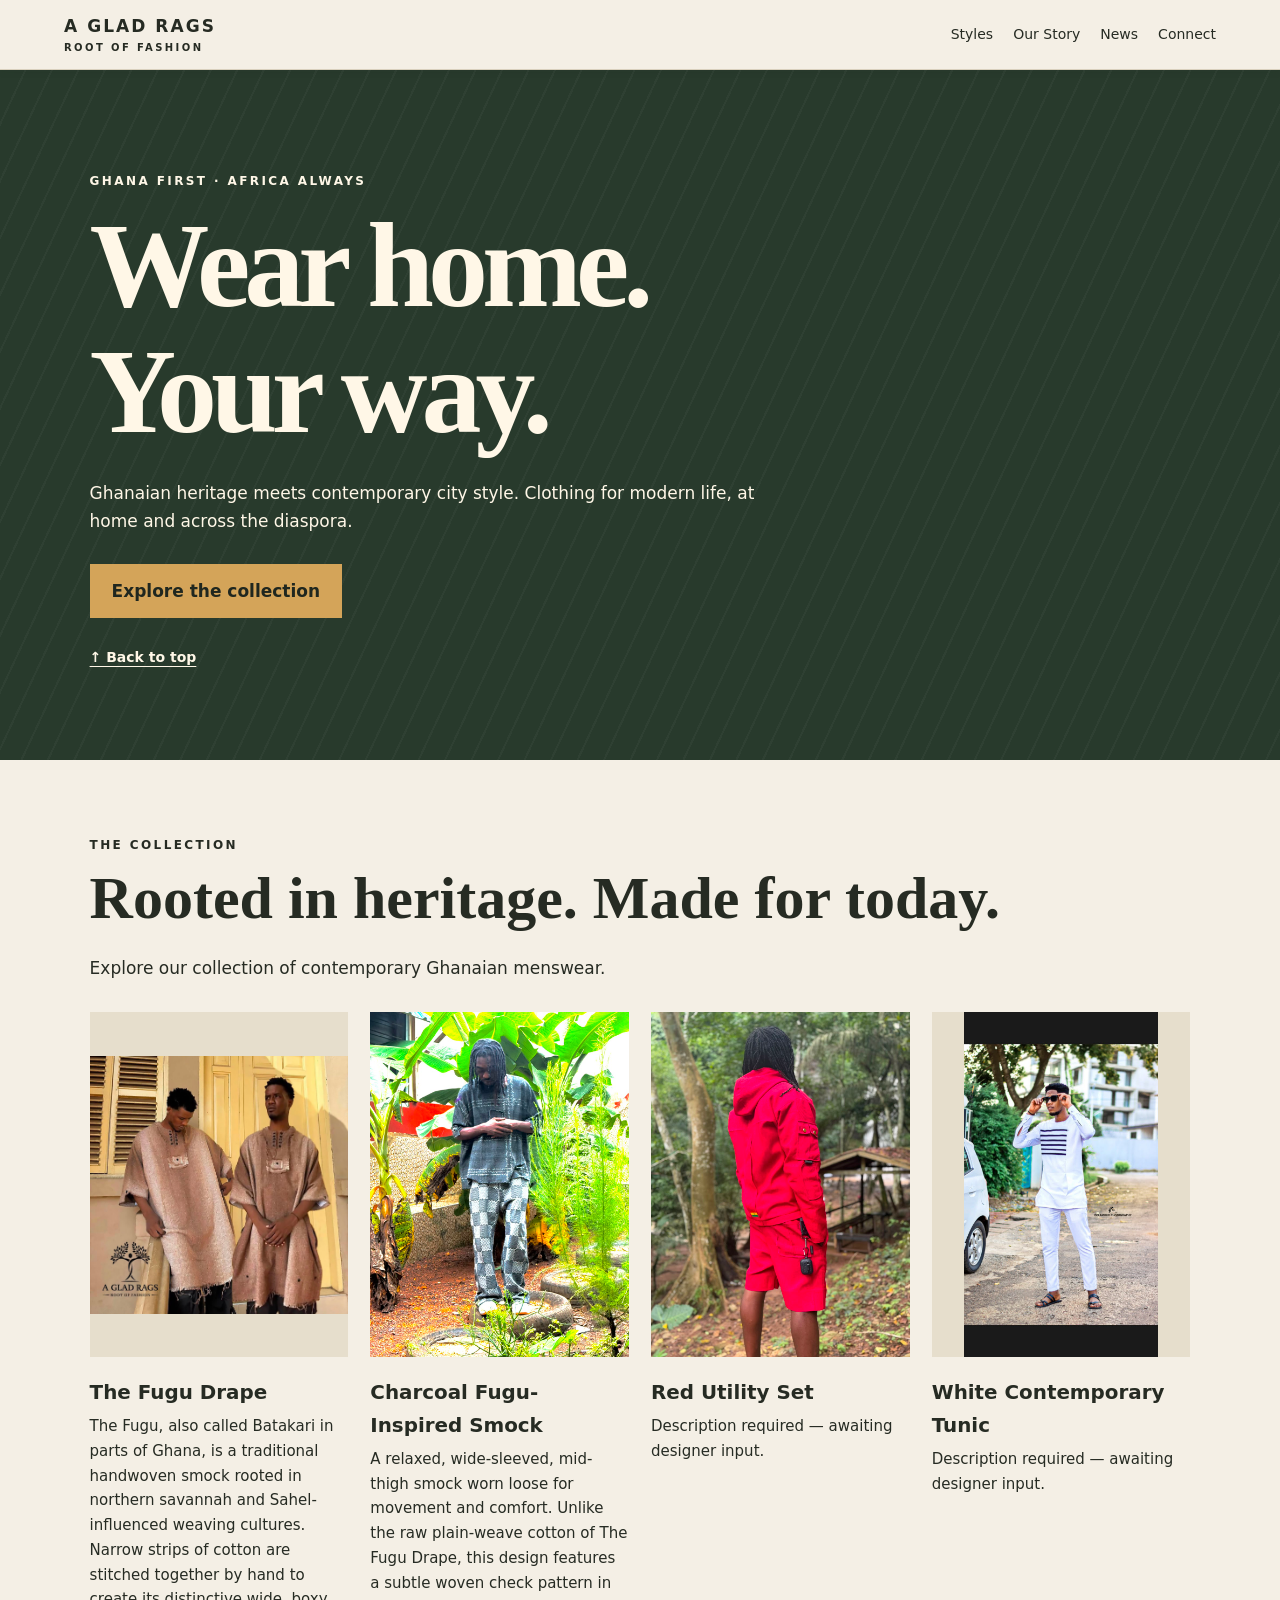
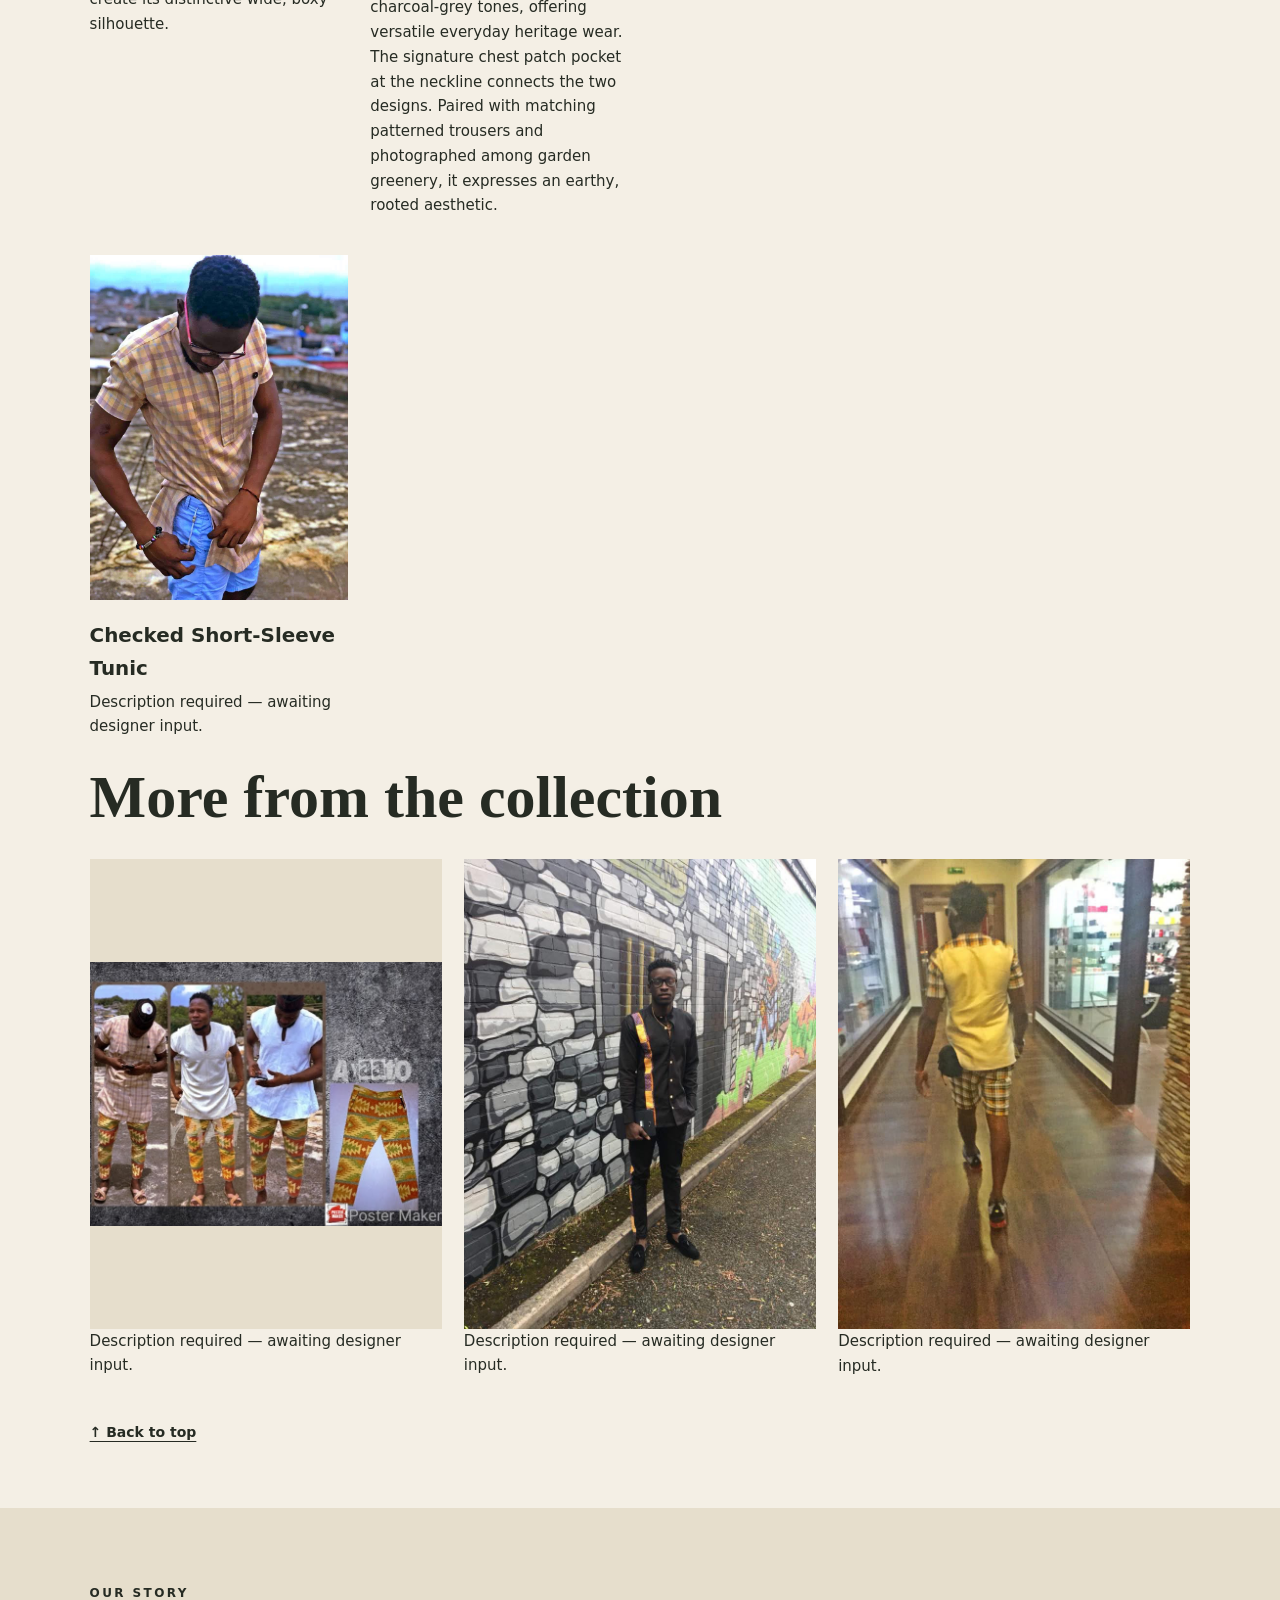
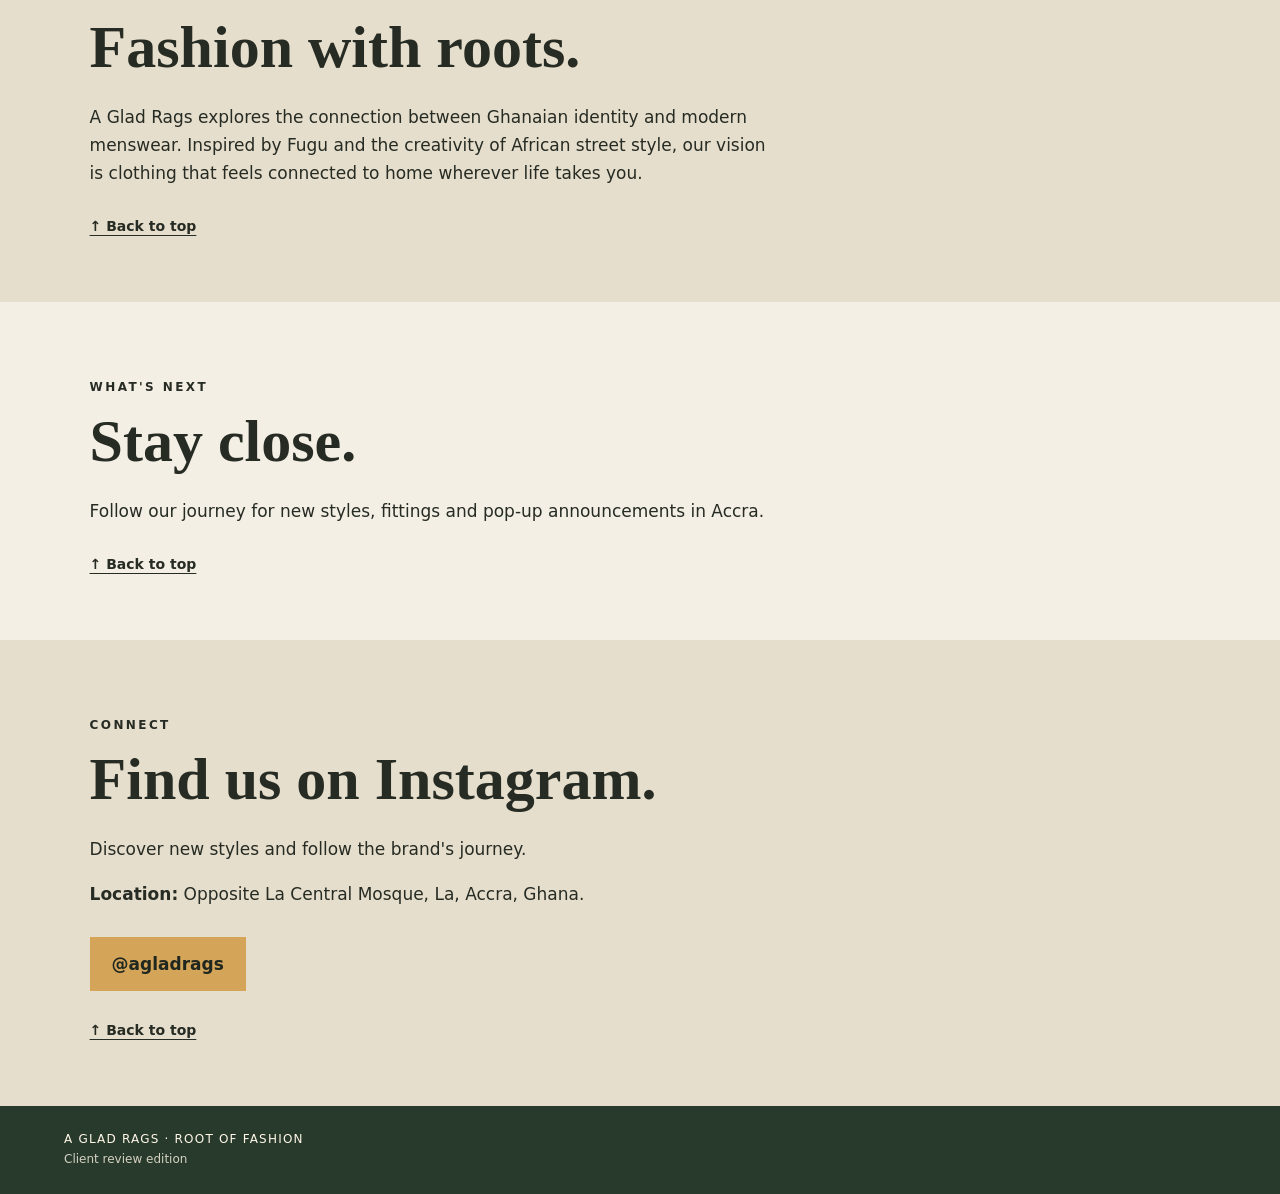
==== commit 655d0518: "Keep AGR navigation visible and add section back-to-top links" ====
--- a/agr/index.html
+++ b/agr/index.html
@@ -1,2 +1,2 @@
 <!doctype html>
-<html lang="en"><head><meta charset="utf-8"><meta name="viewport" content="width=device-width,initial-scale=1"><meta name="description" content="A Glad Rags — contemporary Ghanaian menswear, Fugu-inspired design and African streetwear."><meta name="robots" content="noindex"><title>A Glad Rags | Root of Fashion</title><link rel="stylesheet" href="./styles.css"><style>.outfit{display:block;width:100%;height:auto;aspect-ratio:3/4;object-fit:contain;background:#e6decc}.gallery{align-items:start}</style></head><body><header><a class="brand" href="#home">A GLAD RAGS <small>ROOT OF FASHION</small></a><nav aria-label="Main navigation"><a href="#styles">Styles</a><a href="#story">Our Story</a><a href="#news">News</a><a href="#connect">Connect</a></nav></header><main id="home"><section class="hero"><p class="eyebrow">GHANA FIRST · AFRICA ALWAYS</p><h1>Wear home.<br>Your way.</h1><p>Ghanaian heritage meets contemporary city style. Clothing for modern life, at home and across the diaspora.</p><a class="cta" href="#styles">Explore the collection</a></section><section id="styles"><p class="eyebrow">THE COLLECTION</p><h2>Rooted in heritage. Made for today.</h2><p>Explore our collection of contemporary Ghanaian menswear.</p><div class="gallery"><article><img class="outfit" src="./IMG_1542.jpeg" alt="Two models wearing the brown Fugu Drape with the A Glad Rags logo" loading="lazy"><h3>The Fugu Drape</h3><p>The Fugu, also called Batakari in parts of Ghana, is a traditional handwoven smock rooted in northern savannah and Sahel-influenced weaving cultures. Narrow strips of cotton are stitched together by hand to create its distinctive wide, boxy silhouette.</p></article><article><img class="outfit" src="./IMG_1538.jpeg" alt="A Glad Rags collection outfit" loading="lazy"><h3>Charcoal Fugu-Inspired Smock</h3><p>A relaxed, wide-sleeved, mid-thigh smock worn loose for movement and comfort. Unlike the raw plain-weave cotton of The Fugu Drape, this design features a subtle woven check pattern in charcoal-grey tones, offering versatile everyday heritage wear. The signature chest patch pocket at the neckline connects the two designs. Paired with matching patterned trousers and photographed among garden greenery, it expresses an earthy, rooted aesthetic.</p></article><article><img class="outfit" src="./IMG_1537.jpeg" alt="A Glad Rags collection outfit" loading="lazy"><h3>Red Utility Set</h3><p>Description required — awaiting designer input.</p></article><article><img class="outfit" src="./IMG_1539.jpeg" alt="A Glad Rags collection outfit" loading="lazy"><h3>White Contemporary Tunic</h3><p>Description required — awaiting designer input.</p></article><article><img class="outfit" src="./IMG_1540.jpeg" alt="A Glad Rags collection outfit" loading="lazy"><h3>Checked Short-Sleeve Tunic</h3><p>Description required — awaiting designer input.</p></article></div><h2>More from the collection</h2><div class="gallery"><article><img class="outfit" src="./IMG_1541.jpeg" alt="A Glad Rags outfit" loading="lazy"><p>Description required — awaiting designer input.</p></article><article><img class="outfit" src="./IMG_1543.jpeg" alt="A Glad Rags outfit" loading="lazy"><p>Description required — awaiting designer input.</p></article><article><img class="outfit" src="./IMG_1544.jpeg" alt="A Glad Rags outfit" loading="lazy"><p>Description required — awaiting designer input.</p></article></div></section><section id="story"><p class="eyebrow">OUR STORY</p><h2>Fashion with roots.</h2><p>A Glad Rags explores the connection between Ghanaian identity and modern menswear. Inspired by Fugu and the creativity of African street style, our vision is clothing that feels connected to home wherever life takes you.</p></section><section id="news"><p class="eyebrow">WHAT'S NEXT</p><h2>Stay close.</h2><p>Follow our journey for new styles, fittings and pop-up announcements in Accra.</p></section><section id="connect"><p class="eyebrow">CONNECT</p><h2>Find us on Instagram.</h2><p>Discover new styles and follow the brand's journey.</p><p><strong>Location:</strong> Opposite La Central Mosque, La, Accra, Ghana.</p><a class="cta" href="https://www.instagram.com/agladrags/">@agladrags</a></section></main><footer>A GLAD RAGS · ROOT OF FASHION <span>Client review edition</span></footer></body></html>+<html lang="en"><head><meta charset="utf-8"><meta name="viewport" content="width=device-width,initial-scale=1"><meta name="description" content="A Glad Rags — contemporary Ghanaian menswear, Fugu-inspired design and African streetwear."><meta name="robots" content="noindex"><title>A Glad Rags | Root of Fashion</title><link rel="stylesheet" href="./styles.css"><style>.outfit{display:block;width:100%;height:auto;aspect-ratio:3/4;object-fit:contain;background:#e6decc}.gallery{align-items:start}header{position:sticky;top:0;z-index:100;background:#f4efe5;box-shadow:0 2px 8px #262b2310;padding-top:12px;padding-bottom:12px}header nav a{display:inline-flex;align-items:center;min-height:44px}html{scroll-padding-top:120px}section{scroll-margin-top:12px}.back-top{display:block;width:max-content;margin-top:28px;color:inherit;font-size:14px;font-weight:650;text-underline-offset:4px}@media(max-width:600px){header{gap:2px;padding:8px 20px}header nav{width:100%;justify-content:space-between;gap:8px}header nav a{font-size:13px}html{scroll-padding-top:130px}}@media(prefers-reduced-motion:reduce){html{scroll-behavior:auto}}</style></head><body id="top"><header><a class="brand" href="#top">A GLAD RAGS <small>ROOT OF FASHION</small></a><nav aria-label="Main navigation"><a href="#styles">Styles</a><a href="#story">Our Story</a><a href="#news">News</a><a href="#connect">Connect</a></nav></header><main id="home"><section class="hero"><p class="eyebrow">GHANA FIRST · AFRICA ALWAYS</p><h1>Wear home.<br>Your way.</h1><p>Ghanaian heritage meets contemporary city style. Clothing for modern life, at home and across the diaspora.</p><a class="cta" href="#styles">Explore the collection</a><a class="back-top" href="#top">↑ Back to top</a></section><section id="styles"><p class="eyebrow">THE COLLECTION</p><h2>Rooted in heritage. Made for today.</h2><p>Explore our collection of contemporary Ghanaian menswear.</p><div class="gallery"><article><img class="outfit" src="./IMG_1542.jpeg" alt="Two models wearing the brown Fugu Drape with the A Glad Rags logo" loading="lazy"><h3>The Fugu Drape</h3><p>The Fugu, also called Batakari in parts of Ghana, is a traditional handwoven smock rooted in northern savannah and Sahel-influenced weaving cultures. Narrow strips of cotton are stitched together by hand to create its distinctive wide, boxy silhouette.</p></article><article><img class="outfit" src="./IMG_1538.jpeg" alt="A Glad Rags collection outfit" loading="lazy"><h3>Charcoal Fugu-Inspired Smock</h3><p>A relaxed, wide-sleeved, mid-thigh smock worn loose for movement and comfort. Unlike the raw plain-weave cotton of The Fugu Drape, this design features a subtle woven check pattern in charcoal-grey tones, offering versatile everyday heritage wear. The signature chest patch pocket at the neckline connects the two designs. Paired with matching patterned trousers and photographed among garden greenery, it expresses an earthy, rooted aesthetic.</p></article><article><img class="outfit" src="./IMG_1537.jpeg" alt="A Glad Rags collection outfit" loading="lazy"><h3>Red Utility Set</h3><p>Description required — awaiting designer input.</p></article><article><img class="outfit" src="./IMG_1539.jpeg" alt="A Glad Rags collection outfit" loading="lazy"><h3>White Contemporary Tunic</h3><p>Description required — awaiting designer input.</p></article><article><img class="outfit" src="./IMG_1540.jpeg" alt="A Glad Rags collection outfit" loading="lazy"><h3>Checked Short-Sleeve Tunic</h3><p>Description required — awaiting designer input.</p></article></div><h2>More from the collection</h2><div class="gallery"><article><img class="outfit" src="./IMG_1541.jpeg" alt="A Glad Rags outfit" loading="lazy"><p>Description required — awaiting designer input.</p></article><article><img class="outfit" src="./IMG_1543.jpeg" alt="A Glad Rags outfit" loading="lazy"><p>Description required — awaiting designer input.</p></article><article><img class="outfit" src="./IMG_1544.jpeg" alt="A Glad Rags outfit" loading="lazy"><p>Description required — awaiting designer input.</p></article></div><a class="back-top" href="#top">↑ Back to top</a></section><section id="story"><p class="eyebrow">OUR STORY</p><h2>Fashion with roots.</h2><p>A Glad Rags explores the connection between Ghanaian identity and modern menswear. Inspired by Fugu and the creativity of African street style, our vision is clothing that feels connected to home wherever life takes you.</p><a class="back-top" href="#top">↑ Back to top</a></section><section id="news"><p class="eyebrow">WHAT'S NEXT</p><h2>Stay close.</h2><p>Follow our journey for new styles, fittings and pop-up announcements in Accra.</p><a class="back-top" href="#top">↑ Back to top</a></section><section id="connect"><p class="eyebrow">CONNECT</p><h2>Find us on Instagram.</h2><p>Discover new styles and follow the brand's journey.</p><p><strong>Location:</strong> Opposite La Central Mosque, La, Accra, Ghana.</p><a class="cta" href="https://www.instagram.com/agladrags/">@agladrags</a><a class="back-top" href="#top">↑ Back to top</a></section></main><footer>A GLAD RAGS · ROOT OF FASHION <span>Client review edition</span></footer></body></html>
